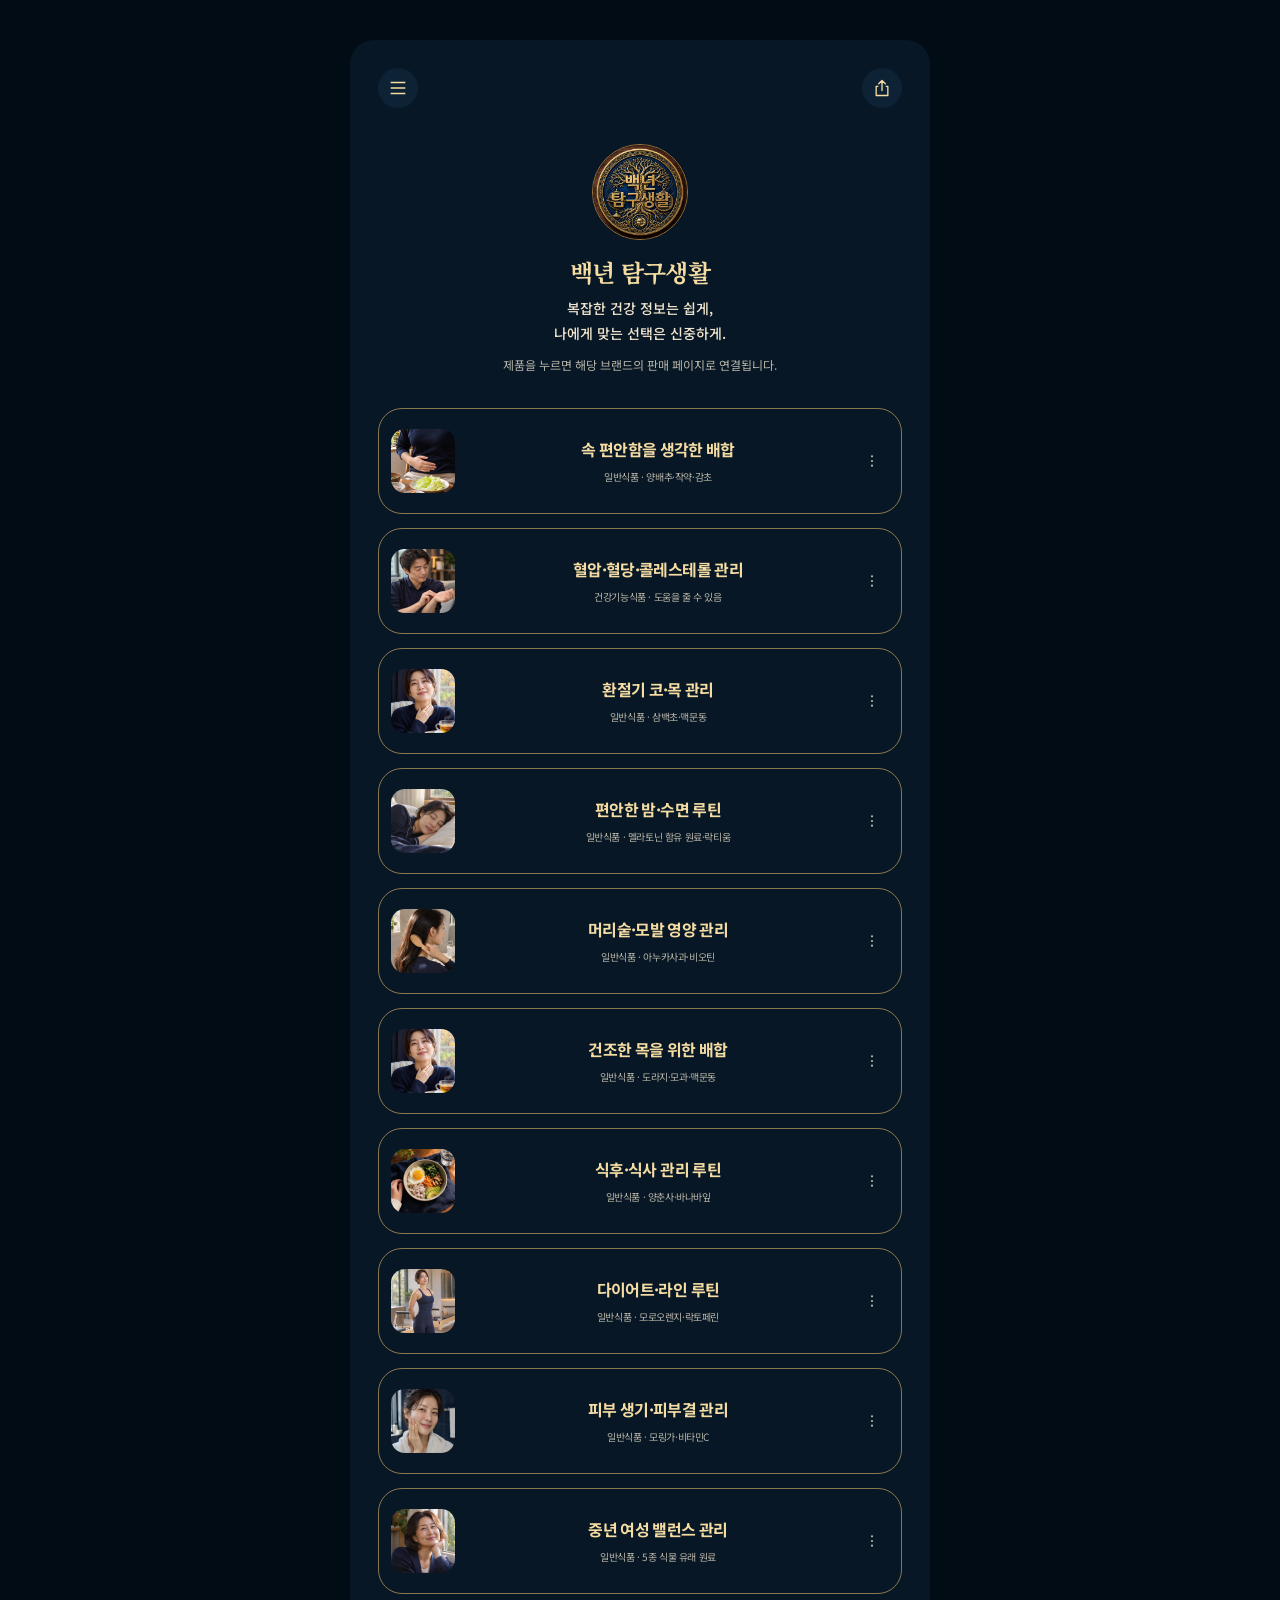
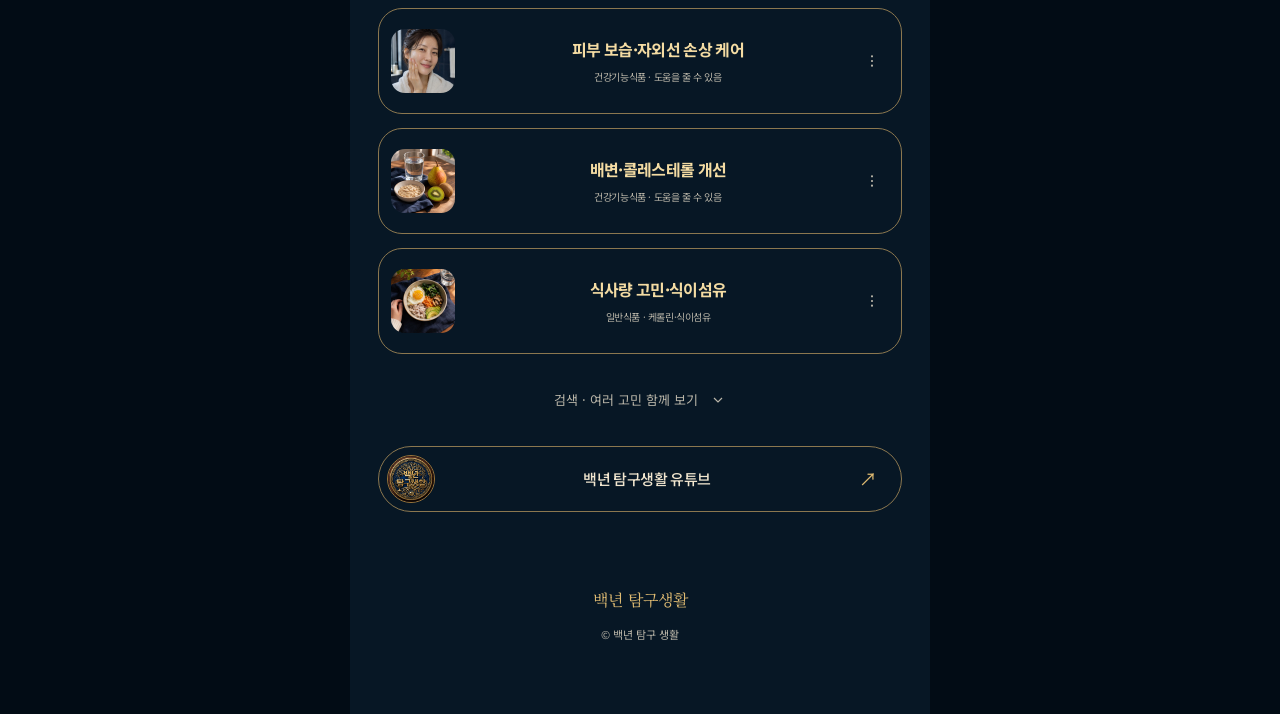
==== index.html @ 9a6c5634 "Refresh line-care thumbnail with Pilates lifestyle photo" ====
<!doctype html>
<html lang="ko">
<head>
<meta charset="utf-8">
<meta name="viewport" content="width=device-width, initial-scale=1, viewport-fit=cover">
<meta name="theme-color" content="#071725">
<meta property="og:type" content="website">
<meta property="og:title" content="백년 탐구생활">
<meta property="og:description" content="고민을 고르면 생활 습관과 추천 제품을 한 번에 정리해 드려요.">
<style>:root{padding-top:env(safe-area-inset-top,0px);padding-bottom:env(safe-area-inset-bottom,0px)}body{margin:0}img{max-width:100%}[hidden]{display:none!important}</style>
<title>백년 탐구생활</title>
<meta name="description" content="요즘 신경 쓰이는 고민을 고르면 생활 메모와 함께 고민별 추천 제품을 정리해 보여드려요.">
<link rel="preconnect" href="https://fonts.googleapis.com">
<link rel="preconnect" href="https://fonts.gstatic.com" crossorigin>
<link rel="stylesheet" href="https://fonts.googleapis.com/css2?family=Noto+Sans+KR:wght@400;500;700;800&display=swap">
<style>
/* Layout: 연초록 톤 아카이브(잎 모양 장식). 가운데 정렬 히어로+검색 → 카테고리 탭 → 고민 카드 그리드(1/2/3열) → 카드 누르면 정리본 시트 → 제품 목록 → 안내 → 푸터. 참고 페이지 톤에 맞춰 라이트 테마 하나로 고정 */
:root {
  --ink: #17291F;
  --muted: #5B6E62;
  --cream: #F3F8F1;
  --paper: #FFFFFF;
  --orange: #2E7D4F;
  --brand-deep: #1E5537;
  --lime: #B5D96A;
  --line: #DCE8DC;
  --line-2: #CFDDD0;
  --soft-bg: #E7F1E6;
  --font: "Pretendard", "Apple SD Gothic Neo", "Noto Sans KR", system-ui, sans-serif;
  color-scheme: light;
}
.coral    { --accent: #2E7D4F; --accent-soft: #D7EEDD; }  /* leaf */
.peach    { --accent: #5E7F1C; --accent-soft: #E6F2C9; }  /* lime */
.yellow   { --accent: #6F7428; --accent-soft: #EEF0CF; }  /* olive */
.green    { --accent: #22786C; --accent-soft: #D3EEE8; }  /* mint */
.lavender { --accent: #4F6F5C; --accent-soft: #E0EAE3; }  /* sage */
.blue     { --accent: #2A6E7E; --accent-soft: #D5EAEE; }  /* teal */

* { box-sizing: border-box; }
html { scroll-behavior: smooth; }
@media (prefers-reduced-motion: reduce) { html { scroll-behavior: auto; } *, *::before, *::after { transition: none !important; animation: none !important; } }
body {
  background: var(--cream); color: var(--ink);
  font-family: var(--font); font-size: 16px; line-height: 1.5;
  -webkit-font-smoothing: antialiased; word-break: keep-all;
}
a { color: inherit; text-decoration: none; }
button { font: inherit; color: inherit; }
.inner {
  max-width: 1180px; margin: 0 auto;
  padding-left: max(20px, env(safe-area-inset-left, 0px));
  padding-right: max(20px, env(safe-area-inset-right, 0px));
}

/* header */
body::before { content: ""; position: fixed; inset: 0 0 auto; height: env(safe-area-inset-top, 0px); z-index: 30; background: var(--cream); }
.brand-mark { width: 34px; height: 34px; border-radius: 50% 50% 50% 12px; background: var(--orange); color: #fff; display: inline-grid; place-items: center; font-size: 14px; flex: none; }

/* hero */
.hero {
  position: relative; overflow: hidden; text-align: center;
  background: radial-gradient(circle at 50% 12%, #FFFFFF 0, #F3F8F1 52%, #E3EFE1 100%);
}
.hero .inner { position: relative; padding-block: 64px 56px; display: flex; flex-direction: column; align-items: center; }
.hero::before { content: ""; position: absolute; width: 120px; height: 120px; border-radius: 0 100% 0 100%; background: rgba(181, 217, 106, .28); top: 42%; left: -48px; transform: rotate(-12deg); }
.hero::after { content: ""; position: absolute; width: 70px; height: 70px; border-radius: 100% 0 100% 0; background: rgba(46, 125, 79, .08); bottom: 26px; right: 18px; transform: rotate(10deg); }
.orbit { position: absolute; border: 1px solid rgba(46, 125, 79, .22); border-radius: 0 100% 0 100%; pointer-events: none; }
.orbit-1 { width: 260px; height: 260px; top: -120px; right: -110px; transform: rotate(18deg); }
.orbit-2 { width: 140px; height: 140px; top: -40px; right: -36px; transform: rotate(18deg); background: rgba(215, 238, 221, .55); border-color: transparent; }
.eyebrow { margin: 0 0 20px; font-size: 11px; font-weight: 700; letter-spacing: .08em; color: var(--muted); display: inline-flex; align-items: center; gap: 2px; background: rgba(255,255,255,.7); border: 1px solid var(--line); border-radius: 99px; padding: 6px 12px; }
.eyebrow span { color: var(--orange); margin-right: 8px; }
.hero h1 {
  margin: 0; font-weight: 800; letter-spacing: -.06em; line-height: 1.22;
  font-size: clamp(33px, 8.6vw, 64px); text-wrap: balance;
}
.hero h1 em { font-style: normal; color: var(--orange); position: relative; white-space: nowrap; }
.hero h1 em::after { content: ""; position: absolute; left: -2px; right: -2px; bottom: 3px; height: 10px; border-radius: 99px; background: rgba(181, 217, 106, .55); z-index: -1; }
.hero h1 em { z-index: 0; }
.hero-copy { margin: 20px 0 26px; color: var(--muted); font-size: 15px; line-height: 1.7; max-width: 30em; text-wrap: balance; }
.hero-note { text-align: center; margin: 28px 0 0; font-size: 12px; color: var(--muted); }
.hero-note b { color: var(--orange); margin-right: 4px; }

/* picker (고민 고르기) */
.picker { width: 100%; max-width: 620px; background: #fff; border: 1px solid var(--line-2); border-radius: 22px; padding: 18px;
  box-shadow: 0 12px 32px rgba(30, 85, 55, .1); text-align: left; display: flex; flex-direction: column; gap: 14px; }
.picker-head { display: flex; justify-content: space-between; align-items: baseline; gap: 8px; }
.picker-head b { font-size: 15px; font-weight: 800; letter-spacing: -.02em; }
.picker-head span { font-size: 12px; color: var(--muted); }
.picker-chips { display: flex; flex-wrap: wrap; gap: 8px; }
.pick { appearance: none; cursor: pointer; font: inherit; font-size: 14px; font-weight: 700; color: var(--ink); background: var(--cream);
  border: 1px solid var(--line-2); border-radius: 99px; padding: 8px 14px 8px 10px; display: inline-flex; align-items: center; gap: 6px;
  transition: background .15s, border-color .15s, color .15s; }
.pick:hover { border-color: var(--orange); }
.pick .tick { width: 18px; height: 18px; border-radius: 50%; border: 1.5px solid var(--line-2); background: #fff; display: grid; place-items: center; color: transparent; flex: none; }
.pick[aria-pressed="true"] { background: var(--orange); border-color: var(--orange); color: #fff; }
.pick[aria-pressed="true"] .tick { background: var(--lime); border-color: var(--lime); color: var(--brand-deep); }
.picker-actions { display: flex; align-items: center; gap: 12px; }
.picker-reset { flex: none; appearance: none; background: none; border: 0; font: inherit; font-size: 13px; color: var(--muted); cursor: pointer; padding: 8px 2px; text-decoration: underline; text-underline-offset: 3px; }
.picker-go { flex: 1; appearance: none; border: 0; border-radius: 99px; height: 50px; font: inherit; font-size: 15px; font-weight: 800; cursor: pointer;
  background: var(--brand-deep); color: #fff; transition: background .2s; }
.picker-go:not(:disabled):hover { background: var(--orange); }
.picker-go:disabled { background: var(--soft-bg); color: #8FA295; cursor: default; }

/* section heading */
.library { padding-block: 52px 24px; }
.section-heading { display: flex; justify-content: space-between; align-items: flex-end; gap: 12px; margin-bottom: 22px; }
.section-kicker { margin: 0 0 8px; font-size: 12px; font-weight: 800; letter-spacing: .13em; color: var(--orange); }
.section-heading h2 { margin: 0; font-size: clamp(28px, 7vw, 44px); letter-spacing: -.05em; line-height: 1; }
.section-heading > p { margin: 0; color: var(--muted); font-size: 12px; white-space: nowrap; }
.section-heading > p strong { color: var(--orange); font-size: 18px; margin-right: 2px; }

/* filters */
.filters { display: flex; gap: 8px; overflow-x: auto; scrollbar-width: none; padding: 3px 2px 18px; margin: 0 -2px 6px; }
.filters::-webkit-scrollbar { display: none; }
.filters button {
  flex: none; cursor: pointer; border-radius: 99px; padding: 10px 15px; font-size: 14px; font-weight: 700;
  background: rgba(255, 255, 255, .75); border: 1px solid var(--line-2); transition: transform .2s, border-color .2s;
}
.filters button span { color: var(--orange); margin-right: 6px; }
.filters button:hover { border-color: var(--orange); transform: translateY(-2px); }
.filters button[aria-pressed="true"] { background: var(--brand-deep); color: #fff; border-color: var(--brand-deep); box-shadow: 0 7px 20px rgba(30, 85, 55, .22); }
.filters button[aria-pressed="true"] span { color: var(--lime); }
.filters button:focus-visible, .card:focus-visible, .btn:focus-visible, .pick:focus-visible, .picker-go:focus-visible, .picker-reset:focus-visible, .sheet-close:focus-visible, .prod-tile:focus-visible { outline: 2px solid var(--orange); outline-offset: 3px; }

/* cards: 파스텔 면 카드 + 하단 흰 버튼 바 */
.card-grid { display: grid; grid-template-columns: 1fr; gap: 12px; }
@media (min-width: 620px) { .card-grid { grid-template-columns: repeat(2, 1fr); gap: 14px; } }
@media (min-width: 960px) { .card-grid { grid-template-columns: repeat(3, 1fr); } }
.card {
  position: relative; overflow: hidden; cursor: pointer; text-align: left; width: 100%; font: inherit; color: inherit;
  display: flex; flex-direction: column; gap: 14px; min-height: 178px; padding: 20px 18px 18px;
  background: var(--accent-soft); border: 0; border-radius: 24px;
  transition: transform .2s, box-shadow .2s;
}
.card::after { content: ""; position: absolute; width: 120px; height: 120px; right: -36px; top: -40px; border-radius: 0 100% 0 100%; border: 1.5px solid var(--accent); opacity: .18; transform: rotate(20deg); pointer-events: none; }
.card:hover { transform: translateY(-3px); box-shadow: 0 14px 30px rgba(30, 85, 55, .14); }
.card-top { position: relative; }
.card .label { background: #fff; }
.card h3 { position: relative; margin: 0; font-size: 18px; font-weight: 600; line-height: 1.45; letter-spacing: -.035em; max-width: 92%; }
.card-bottom { position: relative; margin-top: auto; display: flex; justify-content: space-between; align-items: center; gap: 8px;
  background: #fff; border-radius: 99px; padding: 6px 6px 6px 16px; font-size: 13.5px; font-weight: 800; color: var(--accent); transition: background .2s, color .2s; }
.arrow { width: 32px; height: 32px; border-radius: 50%; background: var(--accent); color: #fff; display: grid; place-items: center; flex: none; transition: transform .2s, background .2s; }
.card:hover .card-bottom { background: var(--accent); color: #fff; }
.card:hover .arrow { background: #fff; color: var(--accent); transform: translateX(2px); }
.label { display: inline-block; color: var(--accent); background: var(--accent-soft); border-radius: 99px; padding: 6px 10px; font-size: 12px; font-weight: 700; line-height: 1.2; }

/* products */
.products-kicker { margin-bottom: 14px; }
.products { padding-block: 40px 56px; }
.prod-grid { display: grid; grid-template-columns: repeat(2, minmax(0, 1fr)); gap: 12px; }
@media (min-width: 760px) { .prod-grid { grid-template-columns: repeat(4, minmax(0, 1fr)); gap: 16px; } }
.prod-tile { display: flex; flex-direction: column; background: var(--paper); border: 1px solid var(--line); border-radius: 16px; overflow: hidden; transition: border-color .2s, transform .2s; }
.prod-tile:hover { border-color: var(--orange); transform: translateY(-3px); }
.prod-tile img { width: 100%; aspect-ratio: 1; object-fit: cover; display: block; background: #fff; }
.prod-tile .body { padding: 12px 13px 14px; display: flex; flex-direction: column; gap: 4px; min-width: 0; }
.prod-tile .n { font-size: 14px; font-weight: 700; line-height: 1.4; letter-spacing: -.02em; }
.prod-tile .t { font-size: 12px; color: var(--muted); }
.prod-tile .p { font-size: 13px; font-weight: 700; font-variant-numeric: tabular-nums; }
.prod-tile .p small { font-weight: 500; color: var(--muted); margin-left: 4px; }

/* notice + footer */

footer { background: var(--soft-bg); border-top: 1px solid var(--line-2); text-align: center; color: var(--muted); font-size: 12.5px; }
footer .inner { padding-block: 32px 36px; display: flex; flex-direction: column; align-items: center; gap: 6px; }
footer p { margin: 0; }
.footer-line { color: var(--ink); font-size: 14px; font-weight: 700; letter-spacing: -.02em; }

.page-note { text-align: center; margin: 8px 0 0; font-size: 12px; line-height: 1.6; color: var(--muted); word-break: normal; }

/* sheet (정리본) */
dialog.sheet {
  border: 0; padding: 0; color: var(--ink); background: var(--cream);
  width: 100%; max-width: 100%; max-height: 90vh; max-height: 90dvh;
  margin: auto auto 0; border-radius: 24px 24px 0 0; overflow: hidden;
}
dialog.sheet::backdrop { background: rgba(23, 41, 31, .4); -webkit-backdrop-filter: blur(3px); backdrop-filter: blur(3px); }
@media (min-width: 620px) { dialog.sheet { max-width: 560px; margin: auto; border-radius: 24px; max-height: 86vh; } }
.sheet-scroll { max-height: inherit; overflow-y: auto; overscroll-behavior: contain; padding: 0 20px calc(24px + env(safe-area-inset-bottom, 0px)); }
.sheet-head { position: relative; overflow: hidden; margin: 0 -20px; padding: 26px 20px 22px; background: var(--paper); border-bottom: 1px solid var(--line); }
.sheet-head::before { content: ""; position: absolute; width: 130px; height: 130px; border-radius: 0 0 0 100%; background: var(--accent-soft); top: 0; right: 0; }
.sheet-close { position: absolute; top: 14px; right: 14px; z-index: 2; width: 36px; height: 36px; border-radius: 50%; border: 1px solid var(--line-2); background: rgba(255,255,255,.9); cursor: pointer; font-size: 18px; line-height: 1; }
.sheet-head .label { position: relative; }
.sheet-head h3 { position: relative; margin: 16px 0 10px; font-size: 22px; font-weight: 800; letter-spacing: -.045em; line-height: 1.38; text-wrap: balance; padding-right: 24px; }
.sheet-head p { position: relative; margin: 0; color: var(--muted); font-size: 14.5px; line-height: 1.7; }
.memo { margin: 20px 0 0; padding: 16px 18px; border-radius: 14px; background: var(--accent-soft); }
.memo b { display: block; font-size: 13px; color: var(--accent); margin-bottom: 6px; }
.memo ul { margin: 0; padding-left: 18px; display: flex; flex-direction: column; gap: 4px; font-size: 14px; }
.memo li.tip { list-style: none; margin: 6px 0 0 -18px; padding-top: 10px; border-top: 1px dashed rgba(23, 41, 31, .16); }
.tip-tag { display: inline-block; margin-right: 6px; padding: 1px 7px; border-radius: 99px; background: var(--paper); color: var(--accent); font-size: 11.5px; font-weight: 700; vertical-align: 1px; }
.picks-label { margin: 24px 0 10px; font-size: 12px; font-weight: 800; letter-spacing: .1em; color: var(--orange); }
.picks { display: flex; flex-direction: column; gap: 12px; }
.prod { display: grid; grid-template-columns: 88px minmax(0, 1fr); gap: 14px; background: var(--paper); border: 1px solid var(--line); border-radius: 16px; padding: 14px; }
.prod img { width: 88px; height: 88px; border-radius: 12px; object-fit: cover; background: #fff; display: block; }
.prod-body { display: flex; flex-direction: column; gap: 6px; min-width: 0; }
.hf { align-self: flex-start; font-size: 11px; font-weight: 700; color: var(--orange); border: 1px solid var(--orange); border-radius: 4px; padding: 0 6px; }
.prod-name { font-weight: 800; font-size: 15.5px; letter-spacing: -.03em; line-height: 1.35; }
.prod-why { font-size: 13.5px; color: var(--muted); line-height: 1.6; }
.chips { display: flex; flex-wrap: wrap; gap: 5px; }
.chip { font-size: 11.5px; border: 1px solid var(--line-2); background: var(--cream); border-radius: 99px; padding: 2px 8px; }
.price { font-size: 12.5px; color: var(--muted); font-variant-numeric: tabular-nums; }
.price strong { color: var(--ink); font-size: 15px; margin-left: 2px; }
.price s { margin-left: 4px; font-size: 12px; }
.hf-text { grid-column: 1 / -1; margin: 0; font-size: 12px; line-height: 1.6; color: var(--muted); background: var(--cream); border-radius: 10px; padding: 9px 11px; }
.hf-text b { color: var(--ink); margin-right: 4px; }
.btn { grid-column: 1 / -1; display: flex; align-items: center; justify-content: center; gap: 6px; height: 46px; border-radius: 99px; background: var(--orange); color: #fff; font-size: 14px; font-weight: 700; transition: background .2s; }
.btn:hover { background: var(--brand-deep); }
.mix-tags { position: relative; display: flex; flex-wrap: wrap; gap: 6px; }
.mix-tag { font-size: 12px; font-weight: 700; color: var(--accent); background: var(--accent-soft); border-radius: 99px; padding: 4px 10px; }
.mix-memos { display: grid; gap: 10px; }
.mix-memos .memo { margin: 0; }
.mix-note { margin: -2px 0 12px; font-size: 12.5px; line-height: 1.6; color: var(--muted); }
.match { display: flex; flex-wrap: wrap; gap: 4px; }
.match span { font-size: 11px; font-weight: 700; color: var(--brand-deep); background: var(--soft-bg); border-radius: 4px; padding: 1px 6px; }
.match .both { background: var(--lime); color: var(--ink); }
.sheet-foot { margin: 18px 0 0; font-size: 11.5px; color: var(--muted); line-height: 1.6; }
</style>
<link rel="stylesheet" href="https://fonts.googleapis.com/css2?family=Noto+Serif+KR:wght@500;600;700&display=swap">
<link rel="stylesheet" href="tokens.css?v=links-20261127-1">
<link rel="stylesheet" href="theme.css?v=original-restored-20261124-1">
<link rel="stylesheet" href="collection.css?v=choice-copy-20261125-1">
<link rel="stylesheet" href="links.css?v=photos-20261127-4">
</head>
<body>

<header class="channel-header">
  <div class="inner">
    <details class="channel-menu">
      <summary aria-label="메뉴 열기"><svg width="22" height="22" viewBox="0 0 24 24" fill="none" stroke="currentColor" stroke-width="1.6" aria-hidden="true"><path d="M4 6h16M4 12h16M4 18h16"/></svg></summary>
      <nav aria-label="페이지 메뉴"><a href="#top">프로필</a><a href="#routines">제품 목록 보기</a><a href="#discovery">검색 · 고민 선택</a><a href="#youtube">유튜브 채널</a></nav>
    </details>
    <button class="profile-share" type="button" aria-label="프로필 공유하기"><svg width="20" height="20" viewBox="0 0 24 24" fill="none" stroke="currentColor" stroke-width="1.6" stroke-linecap="round" stroke-linejoin="round" aria-hidden="true"><path d="M12 15V3m-4 4 4-4 4 4M7 10H5v11h14V10h-2"/></svg></button>
  </div>
</header>
<main>
  <section class="hero" id="top">
    <div class="inner">
      <div class="collection-intro">
        <img class="profile-avatar" src="assets/channel-emblem.jpg" alt="백년 탐구생활 채널 프로필" width="96" height="96" fetchpriority="high">
        <h1>백년 탐구생활</h1>
        <p class="hero-copy">복잡한 건강 정보는 쉽게,<br>나에게 맞는 선택은 신중하게.</p>
        <p class="profile-description">제품을 누르면 해당 브랜드의 판매 페이지로 연결됩니다.</p>
      </div>

    </div>
  </section>

  <section class="library" id="routines" aria-label="제품 목록">
    <div class="inner">
      <h2 class="visually-hidden">활력포션 · 코어바이탈 제품</h2>
      <div class="card-grid" id="grid"></div>
    </div>
  </section>

  <section class="discovery" id="discovery" aria-label="건강 정보 찾아보기">
    <div class="inner">
      <details class="discovery-tools">
        <summary>검색 · 여러 고민 함께 보기<svg width="16" height="16" viewBox="0 0 24 24" fill="none" stroke="currentColor" stroke-width="1.8" aria-hidden="true"><path d="m6 9 6 6 6-6"/></svg></summary>
      <div class="collection-tools">
      <div class="concern-search">
        <form id="concern-search-form" role="search" aria-label="건강 고민 검색">
          <label for="concern-query">요즘, 어떤 고민이 있으세요?</label>
          <div class="search-field">
            <svg class="search-icon" width="20" height="20" viewBox="0 0 24 24" fill="none" stroke="currentColor" stroke-width="1.6" aria-hidden="true"><circle cx="10.5" cy="10.5" r="6.5"/><path d="m16 16 4.5 4.5"/></svg>
            <input id="concern-query" type="search" placeholder="잠, 붓기, 피부, 혈관…" autocomplete="off" maxlength="100" aria-controls="concern-search-results">
          </div>
        </form>
        <div class="search-feedback" id="search-feedback" hidden>
          <div class="search-summary"><p id="search-status" role="status" aria-live="polite"></p><button type="button" id="search-clear">지우기</button></div>
          <div class="search-results" id="concern-search-results"></div>
        </div>
      </div>
      <div class="picker" role="group" aria-labelledby="picker-title" aria-describedby="picker-hint">
        <div class="picker-head"><b id="picker-title">내 고민 고르기</b><span>여러 개 골라도 돼요</span></div>
        <p class="picker-hint" id="picker-hint">잠, 피부, 장 건강 등등 해당하는 고민을 모두 골라 보세요.<br>생활 습관과 추천 제품을 한 번에 정리해 드려요.</p>
        <div class="picker-chips" id="picker-chips"></div>
        <div class="picker-actions">
          <button type="button" class="picker-reset" id="picker-reset" hidden>선택 해제</button>
          <button type="button" class="picker-go" id="picker-go" disabled>고민을 골라 주세요</button>
        </div>
      </div>
      </div>
      <div class="filters" id="filters" role="group" aria-label="카테고리"></div>
      </details>
    </div>
  </section>

  <section class="youtube-banner" id="youtube" aria-labelledby="youtube-heading">
    <div class="inner">
      <a class="youtube-channel-card" href="https://www.youtube.com/@%EB%B0%B1%EB%85%84_%ED%83%90%EA%B5%AC%EC%83%9D%ED%99%9C" target="_blank" rel="noopener noreferrer" aria-label="백년 탐구생활 유튜브 채널 보기 (새 탭)">
        <img class="youtube-avatar" src="assets/channel-emblem.jpg" alt="" width="64" height="64" loading="lazy">
        <div class="youtube-channel-info"><span class="youtube-wordmark"><svg width="24" height="18" viewBox="0 0 24 18" aria-hidden="true"><rect width="24" height="18" rx="5" fill="currentColor"/><path d="m10 5 6 4-6 4V5Z" fill="var(--color-ink)"/></svg>YouTube</span><h2 id="youtube-heading">백년 탐구생활 유튜브</h2><p>궁금한 건강 이야기, 영상으로 더 쉽게.</p></div>
        <span class="youtube-channel-action">채널 보러 가기 <span aria-hidden="true">↗</span></span>
      </a>
    </div>
  </section>

</main>



<footer>
  <div class="inner">
    <div class="footer-brand">백년 탐구생활</div><p class="footer-line">고민은 쉽게 찾고, 고르는 기준은 분명하게.</p>
    <p>© 백년 탐구 생활</p>
  </div>
</footer>


<dialog class="share-dialog" id="share-dialog" aria-labelledby="share-heading">
  <div class="share-heading"><h2 id="share-heading">링크 공유하기</h2><button type="button" id="share-close" aria-label="공유 창 닫기">×</button></div>
  <label class="visually-hidden" for="share-url">공유할 링크</label>
  <input id="share-url" type="url" readonly>
  <button type="button" id="share-copy">링크 복사</button>
  <p id="share-status" role="status" aria-live="polite"></p>
</dialog>
<dialog class="sheet" id="sheet" aria-labelledby="sheet-title"></dialog>
<dialog class="sheet product-sheet" id="product-sheet" aria-labelledby="product-guide-title"></dialog>

<script src="catalog-products.js?v=pilates-20261127-5"></script>
<script src="concern-insights.js?v=recommendation-links-20261125-1"></script>
<script src="shorts-data.js?v=13363bccf6a3"></script>
<script src="product-guides.js?v=point-aligned-20261125-1"></script>
<script src="ingredient-art.js?v=20261125-1"></script>
<script>
const MALL = "https://xn--in2b81owrpjjc.com/product/detail.html?product_no=";
const CP = "https://www.coupang.com/vp/products/";
const mall = no => ({ shop: "공식몰", url: MALL + no });
const cp = path => ({ shop: "쿠팡", url: CP + path });
const NS = "https://smartstore.naver.com/corevital/products/";
const naver = id => ({ shop: "네이버 스토어", url: NS + id });

const P = {
  74: { name: "활력포션 양감작", img: "[data-uri]", price: 29800, list: 59800, ...mall(74) },
  54: { name: "활력포션 멜라티움", img: "[data-uri]", price: 34700, list: 59800, ...mall(54) },
  51: { name: "활력포션 코크보틀", img: "[data-uri]", price: 34700, list: 56900, ...mall(51) },
  49: { name: "활력포션 모로페린", img: "[data-uri]", price: 34700, list: 59800, ...mall(49) },
  59: { name: "활력포션 아누오틴", img: "[data-uri]", price: 34700, list: 59800, ...mall(59) },
  64: { name: "활력포션 잇레티놀", img: "[data-uri]", price: 34800, list: 62900, ...mall(64) },
  72: { name: "활력포션 도맥환", img: "[data-uri]", price: 34700, list: 59800, ...mall(72) },
  77: { name: "활력포션 삼백청정", img: "[data-uri]", price: 34700, list: 59700, ...mall(77) },
  75: { name: "활력포션 더블러드 올인원", img: "[data-uri]", price: 39800, list: null, ...mall(75) },
  col: { name: "코어바이탈 스킨핏 콜라겐", img: "[data-uri]", ings: ["저분자콜라겐펩타이드 AG", "Gly-Pro-Hyp 32.9mg"], unit: "84정 · 1일 3정, 28일분", price: 17800, list: null,
         hf: "피부 보습에 도움을 줄 수 있음 · 자외선에 의한 피부 손상으로부터 피부건강을 유지하는 데 도움을 줄 수 있음", ...naver("13871627589") },
  fib: { name: "코어바이탈 장앤쾌변 차전자피", img: "[data-uri]", ings: ["차전자피 식이섬유 6,000mg", "15곡 발효효소", "유산균"], unit: "30포 · 1일 2포, 15일분", price: 29800, list: null,
         hf: "배변활동 원활에 도움을 줄 수 있음 · 혈중 콜레스테롤 개선에 도움을 줄 수 있음", ...naver("13764044888") },
  off: { name: "코어바이탈 오프밀정", img: "[data-uri]", price: 34700, list: 48600,
         ...naver("13041480467") },
  rfq: { name: "활력포션 리플로퀸", img: "[data-uri]", price: 34700, list: null,
         ...naver("13562421497") },
};

// Product images and sales links stay in P; reviewed copy has one source of truth.
Object.entries(PRODUCT_GUIDES).forEach(([id, guide]) => {
  if (!P[id]) P[id] = { img: null, url: null };
  Object.assign(P[id], {name:guide.name, ings:guide.ingredients, unit:guide.unit});
});

const CATS = [
  { id: "all", icon: "✦", name: "전체" },
  { id: "diet", icon: "◇", name: "다이어트·체형" },
  { id: "gut", icon: "∿", name: "소화·장" },
  { id: "beauty", icon: "☼", name: "피부·두피" },
  { id: "woman", icon: "♡", name: "여성 건강" },
  { id: "sleep", icon: "☾", name: "수면" },
  { id: "care", icon: "+", name: "컨디션 관리" },
];

const C = [
  { id: "meal", cat: "diet", color: "coral", tag: "식후·야식", q: "밥 먹고 나서도 자꾸 간식이 당겨요",
    title: "식사 후에 처지고 군것질과 야식이 늘었다면",
    lead: "탄수화물 위주의 식사가 반복되면 식후가 무겁고, 돌아서면 또 허전해지기 쉬워요. 식사 순서만 바꿔도 체감이 달라요.",
    insights: ROUTINE_INSIGHTS["meal"], tip: "식전·식후 제품을 구분하고 라벨의 섭취량과 원료를 먼저 확인하기",
    picks: [[51, "양춘사와 바나바잎을 한 정에"], ["off", "식이섬유 중심으로 준비하는 식전 습관"]] },
  { id: "light", cat: "diet", color: "peach", tag: "붓기·라인", q: "아침마다 붓고 몸이 무거워요",
    title: "아침 붓기와 무거운 몸이 신경 쓰인다면",
    lead: "짠 음식과 오래 앉아 있는 습관이 겹치면 몸이 더 무겁게 느껴져요. 작은 움직임부터 늘려 보세요.",
    insights: ROUTINE_INSIGHTS["light"], tip: "몸 관리 제품은 원료 구성과 라벨에 표시된 1일 섭취량부터 비교하기",
    picks: [[49, "모로오렌지와 락토페린의 조합"]] },
  { id: "gut", cat: "gut", color: "yellow", tag: "속 편안함", q: "맵고 짠 걸 먹고 나면 속이 꼬여요",
    title: "자극적인 음식이 잦은 날, 속이 편하지 않다면",
    lead: "배달 음식이나 술자리가 이어지면 다음 날까지 더부룩하다는 분이 많아요. 먹는 순서와 속도부터 바꿔 보세요.",
    insights: ROUTINE_INSIGHTS["gut"], tip: "감초가 들어간 제품은 복용 중인 약과 건강 상태를 전문가와 확인하기",
    picks: [[74, "양배추에 작약·감초를 더한 배합"]] },
  { id: "bowel", cat: "gut", color: "green", tag: "장·화장실", q: "화장실 가는 날이 들쭉날쭉해요",
    title: "며칠째 묵직하고 개운하지 않다면",
    lead: "식이섬유만 늘리면 오히려 더 답답할 수 있어요. 물과 움직임을 함께 챙겨야 리듬이 잡혀요.",
    insights: ROUTINE_INSIGHTS["bowel"], tip: "식이섬유 영양제를 먹는 날은 물을 평소보다 2~3컵 더 마시기",
    picks: [["fib", "바빠서 식이섬유 챙기기 어려운 분께 추천해요. 물에 타지 않고 먹는 작은 환 스틱이라 출근길에도 편해요. 물은 넉넉히 함께 드세요."]] },
  { id: "skin", cat: "beauty", color: "lavender", tag: "피부", q: "피부 톤이 칙칙하고 푸석해 보여요",
    title: "화장이 잘 안 먹고 피부가 칙칙해 보인다면",
    lead: "피부는 바르는 것만큼 자는 시간과 자외선 관리가 중요해요. 기본부터 챙기고 이너뷰티를 더해 보세요.",
    insights: ROUTINE_INSIGHTS["skin"], tip: "비타민A 등 겹치는 성분과 알레르기 표시를 확인하기",
    picks: [["col", "건조한 피부가 고민인 분께 먼저 추천해요. 식약처가 기능성을 인정한 원료로 만든 하루 3정 콜라겐이에요."], [64, "리포좀 모링가잎과 비타민C를 한 정에"]] },
  { id: "hair", cat: "beauty", color: "blue", tag: "머리숱", q: "정수리와 머리숱이 점점 신경 쓰여요",
    title: "거울 볼 때마다 정수리가 신경 쓰인다면",
    lead: "머리카락도 결국 먹는 것과 생활 리듬의 영향을 받아요. 두피 관리와 단백질 섭취를 함께 챙겨 보세요.",
    insights: ROUTINE_INSIGHTS["hair"], tip: "비오틴 함유 제품을 먹고 있다면 혈액검사 전 의료진에게 알려주기",
    picks: [[59, "아누카사과·비오틴·맥주효모를 함께"]] },
  { id: "change", cat: "woman", color: "coral", tag: "35+ 여성", q: "갑자기 더워지고 감정 기복이 커졌어요",
    title: "요즘 몸도 기분도 예전 같지 않다면",
    lead: "35세 이후에는 몸의 리듬이 조금씩 달라져요. 혼자 참기보다 생활 리듬부터 다시 맞춰 보세요.",
    insights: ROUTINE_INSIGHTS["change"], tip: "여러 영양제를 함께 먹는다면 겹치는 성분이 없는지 라벨부터 확인하기",
    picks: [["rfq", "다섯 가지 식물 유래 원료의 조합"]] },
  { id: "sleep", cat: "sleep", color: "lavender", tag: "잠", q: "누워도 한참 동안 잠이 안 와요",
    title: "누워도 정신이 말똥말똥한 밤이 계속된다면",
    lead: "잠은 밤보다 낮 습관에서 먼저 정해져요. 빛과 카페인, 기상 시간을 먼저 정리해 보세요.",
    insights: ROUTINE_INSIGHTS["sleep"], tip: "수면 관련 약이나 다른 멜라토닌 함유 제품을 함께 먹기 전 전문가와 상의하기",
    picks: [[54, "식물성 멜라토닌 함유 원료와 락티움"]] },
  { id: "throat", cat: "care", color: "green", tag: "목·코", q: "환절기만 되면 목이 칼칼하고 코가 답답해요",
    title: "환절기마다 목과 코가 먼저 반응한다면",
    lead: "건조한 공기와 큰 일교차가 겹치는 계절이에요. 실내 습도와 수분부터 챙겨 보세요.",
    insights: ROUTINE_INSIGHTS["throat"], tip: "환과 정제 중 섭취하기 편한 형태, 주원료와 표시사항을 먼저 확인하기",
    picks: [[72, "국산 도라지 35%·모과 35% 중심 배합"], [77, "삼백초추출분말 85%의 정제형 루틴"]] },
  { id: "vessel", cat: "care", color: "peach", tag: "혈관 건강", q: "내 혈관 건강, 평소에 어떻게 챙길까요",
    title: "내 혈관 건강을 위한 생활 루틴을 만들고 싶다면",
    lead: "중년 이후에는 짠 음식과 운동 부족이 쌓이기 쉬워요. 검진 결과는 꼭 의사와 상의하고, 생활 루틴을 함께 바꿔 보세요.",
    insights: ROUTINE_INSIGHTS["vessel"], tip: "복용 중인 약이 있다면 영양제는 의사·약사와 먼저 상담하기",
    picks: [[75, "다섯 가지 기능성 원료를 한 번에 비교"], ["fib", "콜레스테롤이 신경 쓰이는 분께 추천해요. 혈중 콜레스테롤 개선 기능성을 인정받은 차전자피 식이섬유예요."]] },
  { id: "parents", cat: "care", color: "peach", tag: "부모님 건강", q: "부모님 건강검진 결과가 신경 쓰여요",
    title: "부모님 건강 루틴을 함께 챙기고 싶다면",
    lead: "부모님이 실천하기 편한 작은 습관부터 함께 정해 보세요. 건강검진 결과와 복용 중인 약을 확인하고, 필요한 관리는 의사·약사와 상의해 주세요.",
    insights: ROUTINE_INSIGHTS["parents"], tip: "부모님이 드시는 약이 있다면 영양제는 의사·약사와 먼저 상담하기",
    picks: [[75, "다섯 가지 기능성 원료를 한 번에 비교"], ["fib", "식이섬유 섭취를 챙기기 어려운 부모님을 위해 살펴볼 수 있어요. 물을 충분히 함께 드시고, 섭취 가능 여부를 전문가와 확인해 주세요."]] },
];

const won = n => n.toLocaleString("ko-KR") + "원";
const esc = s => String(s).replace(/[&<>"]/g, c => ({ "&": "&amp;", "<": "&lt;", ">": "&gt;", '"': "&quot;" }[c]));
const catName = id => CATS.find(c => c.id === id)?.name || "";

const gridEl = document.getElementById("grid");
const filtersEl = document.getElementById("filters");
const sheet = document.getElementById("sheet");
const productSheet = document.getElementById("product-sheet");
let curCat = "all";
const selected = new Set();
const channelMenu = document.querySelector(".channel-menu");
channelMenu.addEventListener("click", event => { if (event.target.closest("a")) channelMenu.open = false; });
document.addEventListener("click", event => { if (!channelMenu.contains(event.target)) channelMenu.open = false; });
channelMenu.addEventListener("keydown", event => { if (event.key === "Escape") { channelMenu.open = false; channelMenu.querySelector("summary").focus(); } });


filtersEl.innerHTML = CATS.map(c =>
  `<button type="button" id="f-${c.id}" data-cat="${c.id}" aria-pressed="${c.id === "all"}"><span aria-hidden="true">${c.icon}</span>${esc(c.name)}</button>`).join("");

function renderGrid() {
  const categoryProducts = new Set(C.filter(c => c.cat === curCat).flatMap(c => c.picks.map(([id]) => String(id))));
  const list = PRODUCT_LINKS.filter(p => curCat === "all" || categoryProducts.has(p.id));
  gridEl.innerHTML = list.map(p => `
    <div class="link-row">
      <a class="card product-link" href="${esc(p.url)}" target="_blank" rel="noopener noreferrer" data-catalog-id="${esc(p.id)}" aria-label="${esc(p.effect)} 판매 페이지 (새 탭)">
        <img class="routine-thumb" src="${esc(p.img)}" alt="${esc(p.imageAlt)}" width="64" height="64" loading="lazy" decoding="async">
        <span class="link-copy"><strong class="link-effect">${esc(p.effect)}</strong><span class="link-detail">${esc(p.detail)}</span></span>
      </a>
      <button type="button" class="link-share" data-share-id="product-${esc(p.id)}" aria-label="${esc(p.effect)} 링크 공유"><svg width="16" height="16" viewBox="0 0 24 24" fill="currentColor" aria-hidden="true"><circle cx="12" cy="5" r="1.6"/><circle cx="12" cy="12" r="1.6"/><circle cx="12" cy="19" r="1.6"/></svg></button>
    </div>`).join("");
}

function prodCard(no, why, tags) {
  const p = P[no];
  const guide = PRODUCT_GUIDES[no];
  const functional = guide ? guide.kind === "건강기능식품" : !!p.hf;
  return `<div class="prod">
    <img src="${p.img}" alt="${esc(p.name)} 제품 사진" width="88" height="88" loading="lazy">
    <div class="prod-body">
      ${tags ? `<div class="match">${tags.length > 1 ? `<span class="both">고민 ${tags.length}개 함께</span>` : ""}${tags.map(x => `<span>${esc(x)}</span>`).join("")}</div>` : ""}
      ${functional ? `<span class="hf">건강기능식품</span>` : ""}
      <div class="prod-name">${esc(p.name)}</div>
      <div class="prod-why">${esc(guide ? guide.headline : why)}</div>
      <div class="chips">${(guide ? guide.points : p.ings).slice(0, 3).map(i => `<span class="chip">${esc(i)}</span>`).join("")}</div>
    </div>
    ${guide ? `<p class="product-audience"><b>이럴 때 살펴보세요</b>${esc(guide.audience[0])}</p>` : p.hf ? `<p class="hf-text"><b>식약처 인정 기능성</b>${esc(p.hf)}</p>` : ""}
    <div class="product-card-actions"><button type="button" class="product-info-button" data-product-id="${no}" aria-haspopup="dialog">특징·주의사항 보기</button><a class="btn" href="${p.url}" target="_blank" rel="noopener">판매처 보기 ↗</a></div>
  </div>`;
}

function guideFor(id) {
  const p = P[id];
  return PRODUCT_GUIDES[id] || {
    name:p.name, tag:tagsOf(String(id)), headline:"원료와 표시정보를 확인하고 선택하세요", description:p.hf || "현재 판매처에서 제품 원료와 섭취 방법을 확인해 주세요.",
    kind:p.hf ? "건강기능식품" : "제품 라벨 확인", unit:p.unit,
    usage:"현재 제품 라벨에 표시된 섭취 방법과 주의사항을 따라 주세요.",
    ingredients:p.ings, points:["제품의 기능성 정보와 1일 섭취량을 판매처에서 확인해 주세요."],
    audience:[`${tagsOf(String(id))} 관련 제품의 원료 구성을 비교하고 싶은 분`],
    cautions:["특정 원료에 알레르기가 있다면 원재료명과 알레르기 표시를 확인해 주세요.","질환 치료 중이거나 약을 복용 중인 경우에는 의사·약사와 먼저 상의하세요."],
    allergens:[], sources:[{label:"현재 판매처", url:p.url}]
  };
}
function resetShortPlayers() {
  sheet.querySelectorAll(".short-video-shell.is-playing").forEach(shell => {
    const video = HEALTH_SHORTS.videos.find(v => v.id === shell.dataset.videoId);
    shell.replaceChildren();
    if (video) shell.innerHTML = shortLaunch(video);
    shell.classList.remove("is-playing");
  });
}
function syncScrollLock() {
  document.documentElement.style.overflow = sheet.open || productSheet.open ? "hidden" : "";
}
function openProduct(id) {
  const p = P[id];
  if (!p) return;
  const guide = guideFor(id);
  resetShortPlayers();
  const list = values => `<ul class="guide-list">${values.map(value => `<li>${esc(value)}</li>`).join("")}</ul>`;
  productSheet.innerHTML = `<div class="sheet-scroll">
    <div class="sheet-head product-guide-head">
      <div class="product-sheet-brand"><img src="assets/channel-emblem.jpg" alt="" width="32" height="32"><span>백년 탐구생활's PICK</span></div>
      <button type="button" class="sheet-close" id="product-close" aria-label="제품 정보 닫기">×</button>
      <span class="label">${esc(guide.tag)}</span>
      <div class="product-guide-identity">${p.img ? `<img src="${p.img}" alt="${esc(p.name)} 제품 사진" width="84" height="84">` : ""}<div><span class="product-kind">${esc(guide.kind)}</span><h3 id="product-guide-title">${esc(p.name)}</h3></div></div>
      <p class="guide-headline">${esc(guide.headline)}</p>
      <p>${esc(guide.description)}</p>
    </div>
    <section class="guide-section product-point-section"><h4>핵심 포인트</h4>
      <p class="point-hint">포인트를 눌러 관련 성분과 작용을 살펴보세요.</p>
      <ul class="product-keywords">${guide.points.map((point, index) => `<li><button type="button" id="product-point-${index}" class="product-point-button" data-point-index="${index}" aria-expanded="false" aria-controls="product-point-panel">${esc(point)}<span aria-hidden="true">＋</span></button></li>`).join("")}</ul>
      <div id="product-point-panel" class="product-point-panel" role="region" hidden></div>
    </section>
    <section class="guide-section"><h4>이런 분이 살펴보세요</h4>${list(guide.audience)}</section>
    <section class="guide-section"><h4>섭취 방법과 구성</h4><p>${esc(guide.usage)}</p><p class="guide-small-note">${esc(guide.unit)} · 구매한 제품의 최신 표시사항을 우선 확인해 주세요.</p></section>
    ${guide.cautionSource && guide.cautions.length ? `<section class="guide-section guide-cautions"><h4>선택 전에 꼭 확인하세요</h4>${guide.allergens.length ? `<p class="guide-allergens">${esc(guide.allergens.join("·"))} 함유</p>` : ""}${list(guide.cautions)}<p class="guide-small-note"><a href="${esc(guide.cautionSource.url)}" target="_blank" rel="noopener noreferrer">${esc(guide.cautionSource.label)} ↗</a></p></section>` : ""}
    ${guide.sources.length ? `<details class="guide-sources"><summary>제품 표시정보·참고 자료</summary>${guide.sources.map(source => `<a href="${esc(source.url)}" target="_blank" rel="noopener noreferrer">${esc(source.label)} ↗</a>`).join("")}</details>` : ""}
    ${p.url ? `<a class="btn guide-purchase" href="${p.url}" target="_blank" rel="noopener noreferrer">판매처에서 라벨·가격 확인 ↗</a>` : `<p class="guide-small-note">현재 제품 라벨과 판매처를 확인한 뒤 선택해 주세요.</p>`}
  </div>`;
  const pointPanel = productSheet.querySelector("#product-point-panel");
  productSheet.querySelector(".product-keywords").addEventListener("click", event => {
    const button = event.target.closest("[data-point-index]");
    if (!button) return;
    const wasOpen = button.getAttribute("aria-expanded") === "true";
    productSheet.querySelectorAll(".product-point-button").forEach(item => {
      item.setAttribute("aria-expanded", "false");
      item.querySelector("span").textContent = "＋";
    });
    pointPanel.hidden = wasOpen;
    if (wasOpen) { pointPanel.replaceChildren(); pointPanel.removeAttribute("aria-labelledby"); return; }
    const index = Number(button.dataset.pointIndex);
    const details = guide.pointDetails?.[index] || guide.ingredientRoles || [];
    button.setAttribute("aria-expanded", "true");
    button.querySelector("span").textContent = "✓";
    pointPanel.setAttribute("aria-labelledby", button.id);
    pointPanel.innerHTML = details.length ? details.map(item => `<div class="point-explanation"><div class="ingredient-heading">${INGREDIENT_ART[item.name] ? `<img class="ingredient-art" src="${esc(INGREDIENT_ART[item.name])}" alt="" width="120" height="80" loading="lazy" decoding="async">` : ""}<h5>${esc(item.name)}</h5></div>${item.what && item.why && item.how ? `<dl class="ingredient-steps">${[["What", "무엇인가요?", item.what], ["Why", "어떤 도움이 되나요?", item.why], ["How", "어떻게 작용하나요?", item.how]].map(([label, title, value]) => `<div class="ingredient-step"><dt><span class="ingredient-step-label" lang="en">${label}</span><span class="ingredient-step-title">${title}</span></dt><dd>${esc(value)}</dd></div>`).join("")}</dl>` : item.role.split(String.fromCharCode(10, 10)).map(paragraph => `<p>${esc(paragraph)}</p>`).join("")}</div>`).join("") : `<p>${esc(guide.description)}</p>`;
  });
  document.getElementById("product-close").addEventListener("click", () => productSheet.close());
  if (!productSheet.open) productSheet.showModal();
  syncScrollLock();
  productSheet.querySelector(".sheet-scroll").scrollTop = 0;
}
productSheet.addEventListener("click", e => { if (e.target === productSheet) productSheet.close(); });
productSheet.addEventListener("close", () => {
  syncScrollLock();
  if (location.hash.startsWith("#product-")) history.replaceState(null, "", location.pathname + location.search);
});
document.addEventListener("click", e => {
  const button = e.target.closest("[data-product-id]");
  if (button) openProduct(button.dataset.productId);
});

function selectShorts(ids) {
  if (typeof HEALTH_SHORTS === "undefined") return { main: null, related: [] };
  const videos = HEALTH_SHORTS.videos.filter(v => v.topics.some(topic => ids.includes(topic)));
  videos.sort((a, b) => Date.parse(b.publishedAt) - Date.parse(a.publishedAt) || a.id.localeCompare(b.id));
  const main = videos[0] || null;
  const related = videos.slice(1).sort((a, b) => b.views - a.views || Date.parse(b.publishedAt) - Date.parse(a.publishedAt)).slice(0, 3);
  return { main, related };
}
function shortLaunch(video) {
  return `<button type="button" class="short-launch" data-video-id="${video.id}" aria-label="${esc(video.title)} 영상 재생"><img src="${esc(video.thumbnail)}" alt="" width="240" height="427" loading="lazy" referrerpolicy="no-referrer"><span class="short-play" aria-hidden="true">▶</span></button>`;
}
function renderShorts(ids) {
  const { main, related } = selectShorts(ids);
  if (!main) return "";
  const poster = v => `<span class="short-poster"><img src="${esc(v.thumbnail)}" alt="" width="180" height="320" loading="lazy" referrerpolicy="no-referrer"><span class="short-play" aria-hidden="true">▶</span></span>`;
  return `<section class="shorts-section" aria-label="관련 유튜브 쇼츠">
    <div class="shorts-heading"><h4>영상으로 더 알아보기</h4></div>
    <div class="short-main">
      <div class="short-video-shell" data-video-id="${main.id}">${shortLaunch(main)}</div>
      <span class="short-main-copy"><strong>${esc(main.title)}</strong></span>
    </div>
    ${related.length ? `<p class="short-related-label">함께 보면 좋은 영상</p><div class="short-related">${related.map(v => `<a class="short-small" href="https://www.youtube.com/shorts/${v.id}" target="_blank" rel="noopener noreferrer" title="${esc(v.title)}" aria-label="${esc(v.title)} — 유튜브에서 새 탭으로 보기">${poster(v)}</a>`).join("")}</div>` : ""}
  </section>`;
}

function renderInsights(c) {
  const allowedProducts = new Set(c.picks.map(([id]) => String(id)));
  return `<div class="insight-list">${c.insights.map(item => {
    const sources = item.sources || (item.source ? [item.source] : []);
    const products = (item.relatedProducts || []).filter(product => allowedProducts.has(String(product.id)) && P[product.id]);
    return `<details class="insight-item"><summary>${esc(item.question)}</summary><div class="insight-answer"><p>${esc(item.answer)}</p>
      ${products.length ? `<div class="insight-product-links">${products.map(product => `<button type="button" class="insight-product-link" data-product-id="${esc(String(product.id))}" aria-haspopup="dialog">${esc(product.label)}<span aria-hidden="true">↗</span></button>`).join("")}</div>` : ""}
      <div class="insight-sources">${sources.map(source => `<a href="${esc(source.url)}" target="_blank" rel="noopener noreferrer">참고 · ${esc(source.label)} ↗</a>`).join("")}</div>
    </div></details>`;
  }).join("")}</div>`;
}


const PRODUCT_CHOICE_GUIDES = {
  meal: {"art": "바나바잎 속 코로솔산 → 식후 혈당", "criteria": [["식사량이 고민이라면?", "점성 식이섬유부터 살펴보세요.", "off"], ["식후 혈당이 고민이라면?", "바나바잎 속 코로솔산을 살펴보세요.", "51"]]},
  light: {"art": "모로오렌지·C3G", "criteria": [["체지방·라인이 고민이라면?", "모로오렌지의 성분과 연구를 살펴보세요.", "49"], ["다이어트 성분이 궁금하다면?", "락토페린의 작용부터 알아보세요.", "49"]]},
  gut: {"art": "양배추·SMM", "criteria": [["속 편안함이 고민이라면?", "양배추 속 SMM을 살펴보세요.", "74"], ["함께 들어간 원료가 궁금하다면?", "생강과 식이섬유의 역할을 알아보세요.", "74"]]},
  bowel: {"art": "차전자피 식이섬유", "criteria": [["배변이 고민이라면?", "차전자피 식이섬유를 살펴보세요.", "fib"], ["어떻게 먹는지 궁금하다면?", "물과 함께 먹는 방법을 확인해 보세요.", "fib"]]},
  skin: {"art": "히알루론산·콜라겐", "criteria": [["피부 보습이 고민이라면?", "콜라겐의 종류와 섭취량을 살펴보세요.", "col"], ["피부 성분 조합이 궁금하다면?", "비타민C와 히알루론산을 살펴보세요.", "64"]]},
  hair: {"art": "아누카사과·프로시아니딘", "criteria": [["모발 관리가 고민이라면?", "아누카사과 추출물을 살펴보세요.", "59"], ["비오틴이 궁금하다면?", "모발과 어떤 관계인지 알아보세요.", "59"]]},
  change: {"art": "레드클로버·대두배아의 이소플라본", "criteria": [["변화하는 시기가 고민이라면?", "식물성 이소플라본을 살펴보세요.", "rfq"], ["영양 구성도 궁금하다면?", "마그네슘과 비타민B군을 살펴보세요.", "rfq"]]},
  sleep: {"art": "멜라토닌", "criteria": [["잠의 리듬이 고민이라면?", "멜라토닌의 역할부터 알아보세요.", "54"], ["잠들기 전 긴장이 고민이라면?", "락티움과 테아닌을 살펴보세요.", "54"]]},
  throat: {"art": "도라지·모과", "criteria": [["목 관리가 고민이라면?", "도라지·모과·맥문동을 살펴보세요.", "72"], ["삼백초 성분이 궁금하다면?", "원료의 형태와 연구를 살펴보세요.", "77"]]},
  vessel: {"art": "코엔자임Q10", "criteria": [["혈관 건강이 고민이라면?", "관리할 지표별 원료를 살펴보세요.", "75"], ["콜레스테롤도 신경 쓰인다면?", "차전자피의 작용부터 알아보세요.", "fib"]]},
  parents: {"art": "은행잎추출물", "criteria": [["부모님 혈관 건강이 고민이라면?", "관리 항목에 맞는 원료를 살펴보세요.", "75"], ["부모님 배변이 고민이라면?", "차전자피와 섭취 방법을 살펴보세요.", "fib"]]}
};
function renderProductChoice(concerns) {
  const art = INGREDIENT_ART[PRODUCT_CHOICE_GUIDES[concerns[0].id].art];
  return `<details class="routine-product-choice">
    <summary><img src="${esc(art)}" alt="" width="64" height="64" loading="lazy"><span><small>내 고민에 맞는 선택</small><strong>내게 맞는 제품은?</strong></span></summary>
    <div class="routine-choice-body">
      ${concerns.map(c => `<div class="routine-choice-criteria">${concerns.length > 1 ? `<h4>${esc(c.tag)}</h4>` : ""}<ul class="routine-criteria-links">${PRODUCT_CHOICE_GUIDES[c.id].criteria.map(([label, value, id]) => `<li><button type="button" class="routine-criterion-button" data-product-id="${esc(id)}" aria-haspopup="dialog"><span class="criterion-label">${esc(label)}</span><span class="criterion-value">${esc(value)}</span><span class="criterion-arrow" aria-hidden="true">↗</span></button></li>`).join("")}</ul></div>`).join("")}
    </div>
  </details>`;
}

function openNote(id) {
  const c = C.find(x => x.id === id);
  if (!c) return;
  sheet.className = "sheet " + c.color;
  sheet.innerHTML = `
    <div class="sheet-scroll">
      <div class="sheet-head">
        <button type="button" class="sheet-close" id="sheet-close" aria-label="닫기">×</button>
        <span class="label">${esc(catName(c.cat))} · ${esc(c.tag)}</span>
        <h3 id="sheet-title">${esc(c.title)}</h3>
        <p>${esc(c.lead)}</p>
      </div>
      <div class="memo">
        <b>알고 나면 달라지는 건강 이야기</b>
        <p class="insight-intro">질문으로 원리를 알아보고, 관련 성분도 이어서 살펴보세요.</p>
        ${renderInsights(c)}
      </div>
      ${renderShorts([c.id])}
      ${renderProductChoice([c])}
      <p class="sheet-foot">일반적인 생활 정보이며, 사람마다 느끼는 정도가 다를 수 있어요. 복용 중인 약이 있다면 전문가와 먼저 상담해 주세요.</p>
    </div>`;
  showSheet(c.id);
}

function showSheet(hash) {
  document.getElementById("sheet-close").addEventListener("click", () => sheet.close());
  if (location.hash !== "#" + hash) history.replaceState(null, "", "#" + hash);
  if (!sheet.open) { try { sheet.showModal(); } catch (e) { sheet.setAttribute("open", ""); } }
  document.documentElement.style.overflow = "hidden";
  sheet.querySelector(".sheet-scroll").scrollTop = 0;
}

function openMix(ids) {
  const cs = C.filter(c => ids.includes(c.id));
  if (cs.length < 2) { if (cs[0]) openNote(cs[0].id); return; }
  sheet.className = "sheet coral";
  sheet.innerHTML = `
    <div class="sheet-scroll">
      <div class="sheet-head">
        <button type="button" class="sheet-close" id="sheet-close" aria-label="닫기">×</button>
        <span class="label">맞춤 정리 · 고민 ${cs.length}개</span>
        <h3 id="sheet-title">고른 고민 ${cs.length}개, 한 번에 정리했어요</h3>
        <div class="mix-tags">${cs.map(c => `<span class="mix-tag ${c.color}">${esc(c.tag)}</span>`).join("")}</div>
      </div>
      <p class="picks-label">알고 나면 달라지는 건강 이야기</p>
      <div class="mix-memos">${cs.map(c => `
        <div class="memo ${c.color}">
          <b>${esc(c.tag)}</b>
          ${renderInsights(c)}
        </div>`).join("")}</div>
      ${renderShorts(cs.map(c => c.id))}
      ${renderProductChoice(cs)}
      <p class="sheet-foot">일반적인 생활 정보이며, 사람마다 느끼는 정도가 다를 수 있어요. 복용 중인 약이 있다면 전문가와 먼저 상담해 주세요.</p>
    </div>`;
  showSheet("mix-" + cs.map(c => c.id).join("-"));
}

const pickEl = document.getElementById("picker-chips");
const goEl = document.getElementById("picker-go");
const resetEl = document.getElementById("picker-reset");
function renderPicker() {
  pickEl.innerHTML = C.map(c => `<button type="button" class="pick" data-id="${c.id}" aria-pressed="${selected.has(c.id)}"><span class="tick" aria-hidden="true"><svg width="10" height="10" viewBox="0 0 24 24" fill="none" stroke="currentColor" stroke-width="4" stroke-linecap="round" stroke-linejoin="round"><path d="M5 12.5l4.5 4.5L19 7.5"/></svg></span>${esc(c.tag)}</button>`).join("");
  updatePicker();
}
function updatePicker() {
  const n = selected.size;
  goEl.disabled = !n;
  goEl.textContent = n === 0 ? "고민을 골라 주세요" : n === 1 ? "선택한 고민 보기" : `고른 고민 ${n}개 보기`;
  resetEl.hidden = !n;
}
pickEl.addEventListener("click", e => {
  const b = e.target.closest(".pick"); if (!b) return;
  const id = b.dataset.id;
  if (selected.has(id)) selected.delete(id); else selected.add(id);
  b.setAttribute("aria-pressed", String(selected.has(id)));
  updatePicker();
});
goEl.addEventListener("click", () => {
  const ids = C.filter(c => selected.has(c.id)).map(c => c.id);
  if (ids.length > 1) openMix(ids); else if (ids.length) openNote(ids[0]);
});
resetEl.addEventListener("click", () => {
  selected.clear();
  pickEl.querySelectorAll(".pick").forEach(b => b.setAttribute("aria-pressed", "false"));
  updatePicker();
});

sheet.addEventListener("close", () => {
  resetShortPlayers();
  syncScrollLock();
  if (location.hash) history.replaceState(null, "", location.pathname + location.search);
});
sheet.addEventListener("click", e => { if (e.target === sheet) sheet.close(); });
sheet.addEventListener("click", e => {
  const button = e.target.closest(".short-launch");
  if (!button) return;
  const video = HEALTH_SHORTS.videos.find(v => v.id === button.dataset.videoId);
  if (!video) return;
  const shell = button.closest(".short-video-shell");
  const frame = document.createElement("iframe");
  frame.src = `https://www.youtube-nocookie.com/embed/${video.id}?autoplay=1&playsinline=1&rel=0&origin=${encodeURIComponent(location.origin)}`;
  frame.title = video.title;
  frame.allow = "autoplay; encrypted-media; picture-in-picture; fullscreen; web-share";
  frame.allowFullscreen = true;
  frame.referrerPolicy = "strict-origin-when-cross-origin";
  shell.classList.add("is-playing");
  shell.replaceChildren(frame);
  frame.focus({preventScroll:true});
});


const shareDialog = document.getElementById("share-dialog");
const shareUrl = document.getElementById("share-url");
const shareStatus = document.getElementById("share-status");
function siteLink(id = "") {
  const product = PRODUCT_LINKS.find(p => `product-${p.id}` === id);
  if (product) return product.url;
  const url = new URL(location.href);
  url.search = "";
  url.hash = id;
  return url.href;
}
async function shareLink(id = "") {
  const product = PRODUCT_LINKS.find(p => `product-${p.id}` === id);
  const title = product ? product.effect : id ? `${C.find(c => c.id === id)?.tag || "건강 정보"} · 백년 탐구생활` : "백년 탐구생활";
  const url = siteLink(id);
  if (navigator.share) {
    try { await navigator.share({title, url}); return; }
    catch (error) { if (error.name === "AbortError") return; }
  }
  shareUrl.value = url;
  shareStatus.textContent = "주소를 복사해서 공유해 주세요.";
  shareDialog.showModal();
}
document.querySelector(".profile-share").addEventListener("click", () => shareLink());
gridEl.addEventListener("click", event => {
  const button = event.target.closest("[data-share-id]");
  if (button) shareLink(button.dataset.shareId);
});
document.getElementById("share-copy").addEventListener("click", async () => {
  try {
    await navigator.clipboard.writeText(shareUrl.value);
    shareStatus.textContent = "링크를 복사했어요.";
  } catch {
    shareUrl.focus(); shareUrl.select();
    shareStatus.textContent = "선택된 주소를 복사해 주세요.";
  }
});
document.getElementById("share-close").addEventListener("click", () => shareDialog.close());
shareDialog.addEventListener("click", event => { if (event.target === shareDialog) shareDialog.close(); });
channelMenu.querySelector('a[href="#discovery"]').addEventListener("click", () => { document.querySelector(".discovery-tools").open = true; });

gridEl.addEventListener("click", e => { const b = e.target.closest(".card"); if (b?.dataset.id) openNote(b.dataset.id); });
filtersEl.addEventListener("click", e => {
  const b = e.target.closest("button"); if (!b) return;
  curCat = b.dataset.cat;
  filtersEl.querySelectorAll("button").forEach(x => x.setAttribute("aria-pressed", String(x === b)));
  renderGrid();
});
function routeHash() {
  const h = location.hash.slice(1);
  if (h.startsWith("product-") && P[h.slice(8)]) { openProduct(h.slice(8)); return; }
  if (h.startsWith("mix-")) {
    const ids = h.slice(4).split("-").filter(id => C.some(c => c.id === id));
    ids.forEach(id => selected.add(id));
    renderPicker(); openMix(ids);
  } else if (C.some(c => c.id === h)) openNote(h);
}
window.addEventListener("hashchange", routeHash);

const tagsOf = no => C.filter(c => c.picks.some(([n]) => String(n) === no)).map(c => c.tag).join(" · ");

// Search only the existing concern archive; input is never sent to a server.
const queryEl = document.getElementById("concern-query");
const searchResultsEl = document.getElementById("concern-search-results");
const searchFeedbackEl = document.getElementById("search-feedback");
const searchStatusEl = document.getElementById("search-status");
const searchAliases = {
  meal: "식욕 간식 야식 식후 혈당 과식",
  light: "붓기 부기 부종 무거움",
  gut: "위 위장 속쓰림 더부룩 소화불량 복부",
  bowel: "변비 배변 장 유산균 화장실",
  skin: "피부 보습 건조 콜라겐 이너뷰티",
  hair: "탈모 모발 머리카락 두피 비오틴",
  change: "갱년기 여성 열감 기분 감정",
  sleep: "불면 불면증 수면 잠 멜라토닌",
  throat: "기관지 목 코 호흡 환절기 비염",
  vessel: "혈관 혈행 혈압 콜레스테롤 순환",
  parents: "부모님 부모 엄마 아빠 어머니 아버지 중년 노년"
};
const normalizeSearch = value => value.normalize("NFKC").toLocaleLowerCase("ko-KR");
function renderSearch() {
  const query = normalizeSearch(queryEl.value.trim());
  searchFeedbackEl.hidden = !query;
  if (!query) { searchResultsEl.replaceChildren(); searchStatusEl.textContent = ""; return; }
  const terms = query.split(/\s+/);
  const matches = C.filter(c => {
    const text = normalizeSearch([c.tag, c.q, c.title, c.lead, catName(c.cat), ...c.insights.flatMap(item => [item.question, item.answer]), searchAliases[c.id] || ""].join(" "));
    return terms.every(term => text.includes(term));
  });
  searchStatusEl.textContent = matches.length ? `관련 고민 ${matches.length}개를 찾았어요` : "관련 고민을 찾지 못했어요. 잠, 붓기처럼 짧은 단어로 검색해 보세요.";
  searchResultsEl.innerHTML = matches.map(c => `<button type="button" class="search-result" data-id="${c.id}" aria-haspopup="dialog"><img src="assets/routine-${c.id}.webp" alt="" width="44" height="44"><span><small>${esc(c.tag)}</small><strong>${esc(c.q)}</strong></span><span aria-hidden="true">›</span></button>`).join("");
}
queryEl.addEventListener("input", renderSearch);
document.getElementById("concern-search-form").addEventListener("submit", e => {
  e.preventDefault(); renderSearch();
  searchResultsEl.querySelector("button")?.focus();
});
document.getElementById("search-clear").addEventListener("click", () => {
  queryEl.value = ""; renderSearch(); queryEl.focus();
});
searchResultsEl.addEventListener("click", e => {
  const button = e.target.closest(".search-result");
  if (button) openNote(button.dataset.id);
});

renderGrid();
renderPicker();
routeHash();
</script>

</body>
</html>
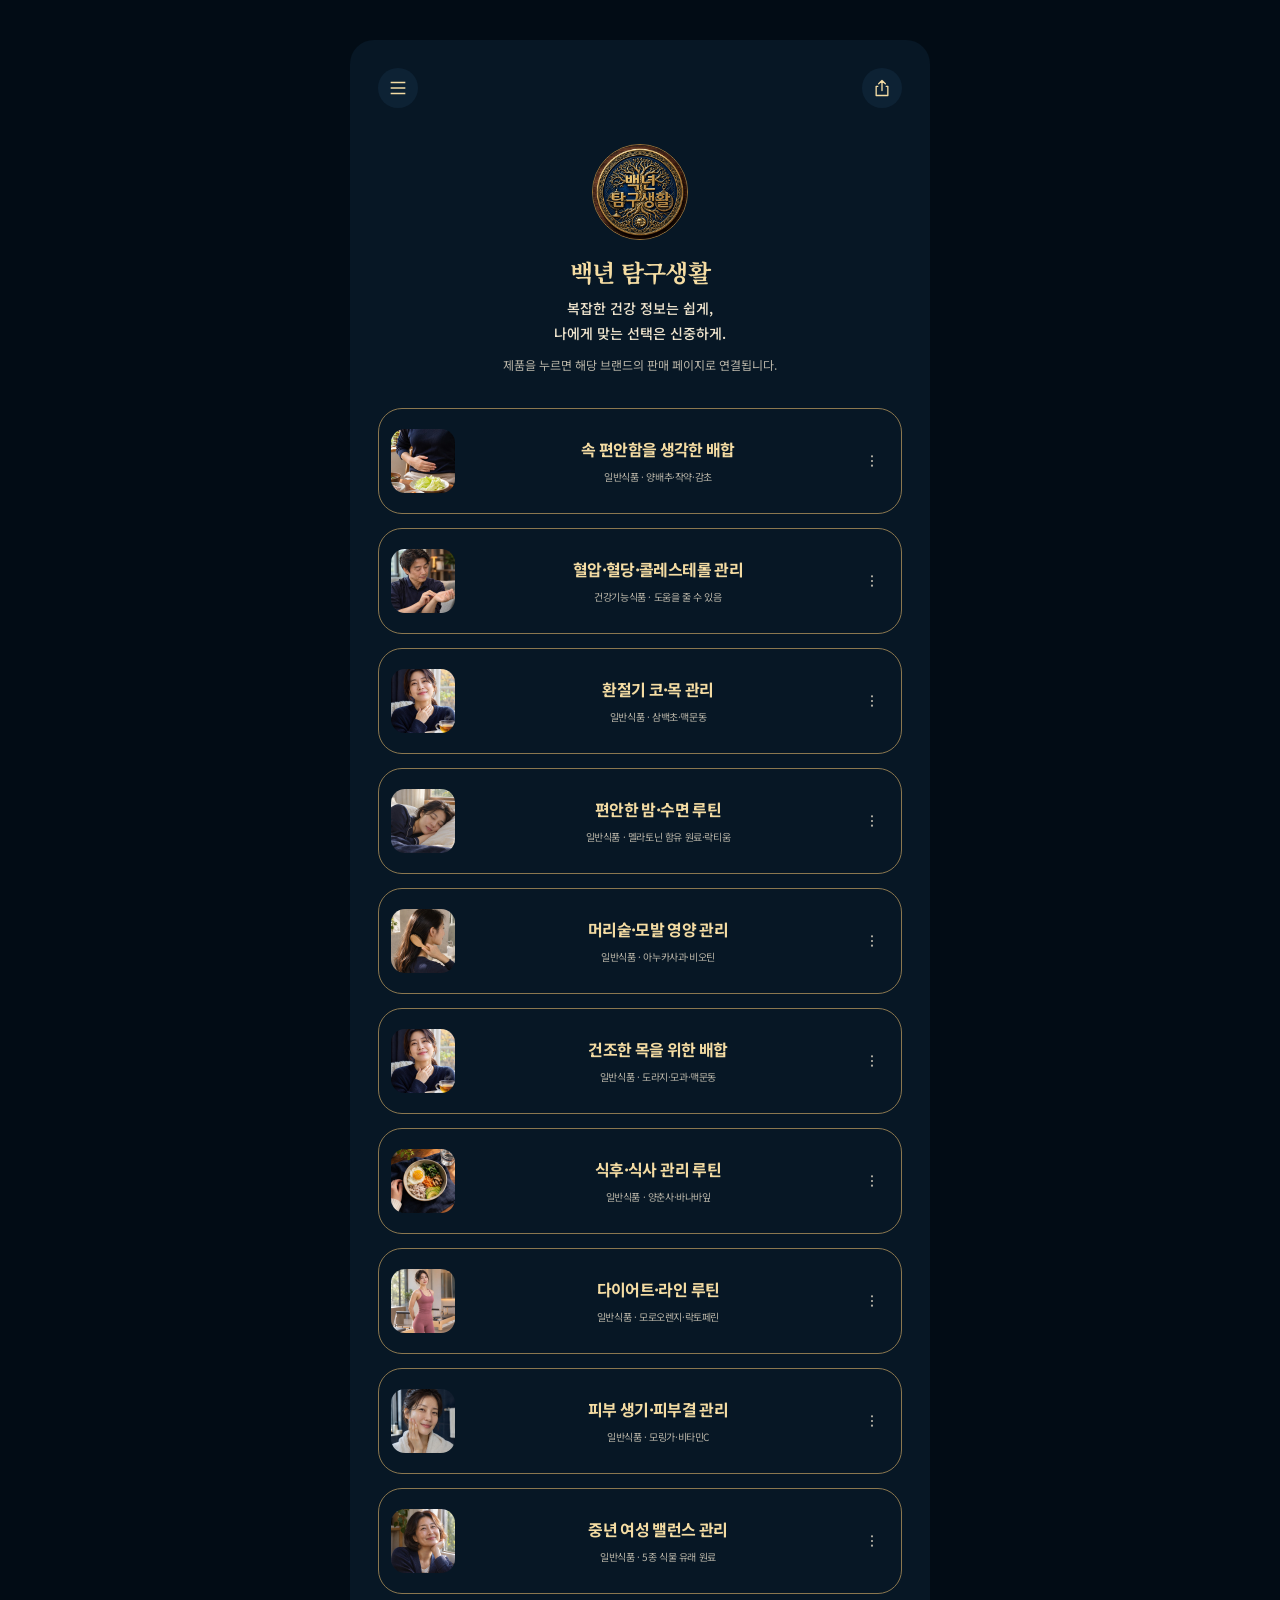
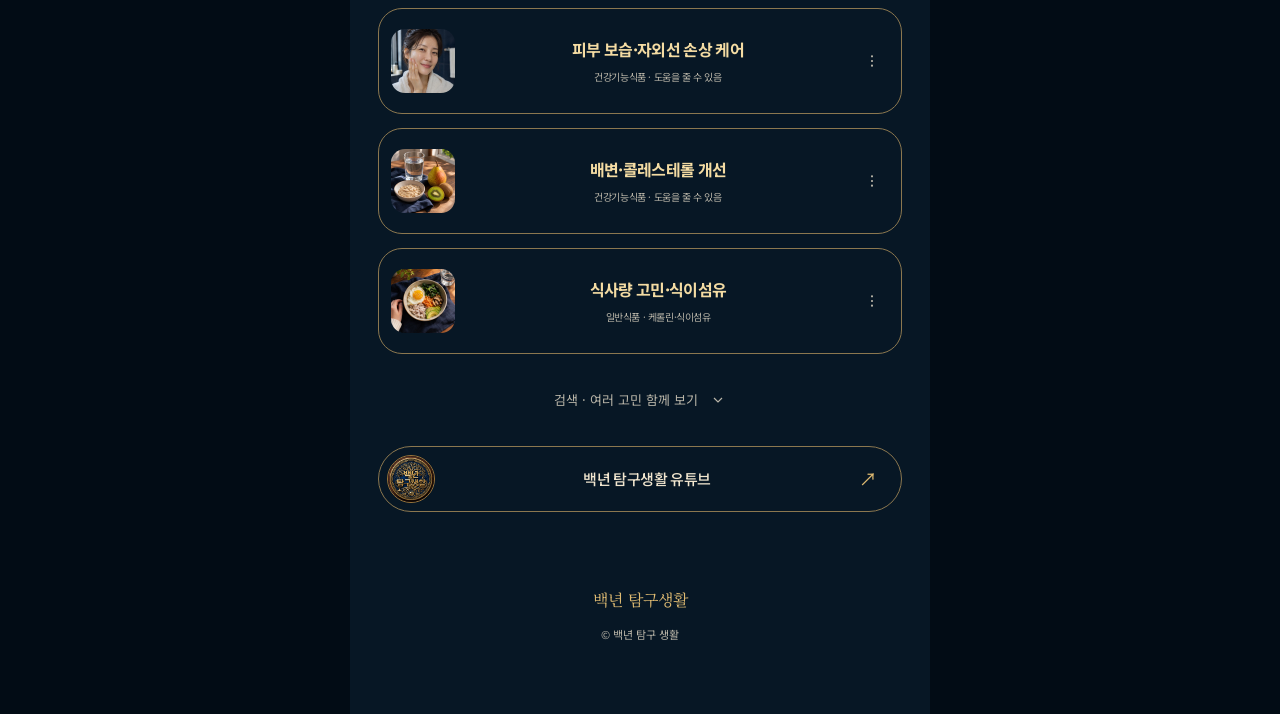
==== commit 98b3ef01: "Use young adult model in rose pink Pilates wear" ====
--- a/index.html
+++ b/index.html
@@ -316,7 +316,7 @@
 <dialog class="sheet" id="sheet" aria-labelledby="sheet-title"></dialog>
 <dialog class="sheet product-sheet" id="product-sheet" aria-labelledby="product-guide-title"></dialog>
 
-<script src="catalog-products.js?v=pilates-20261127-5"></script>
+<script src="catalog-products.js?v=pink-pilates-20261127-6"></script>
 <script src="concern-insights.js?v=recommendation-links-20261125-1"></script>
 <script src="shorts-data.js?v=13363bccf6a3"></script>
 <script src="product-guides.js?v=point-aligned-20261125-1"></script>
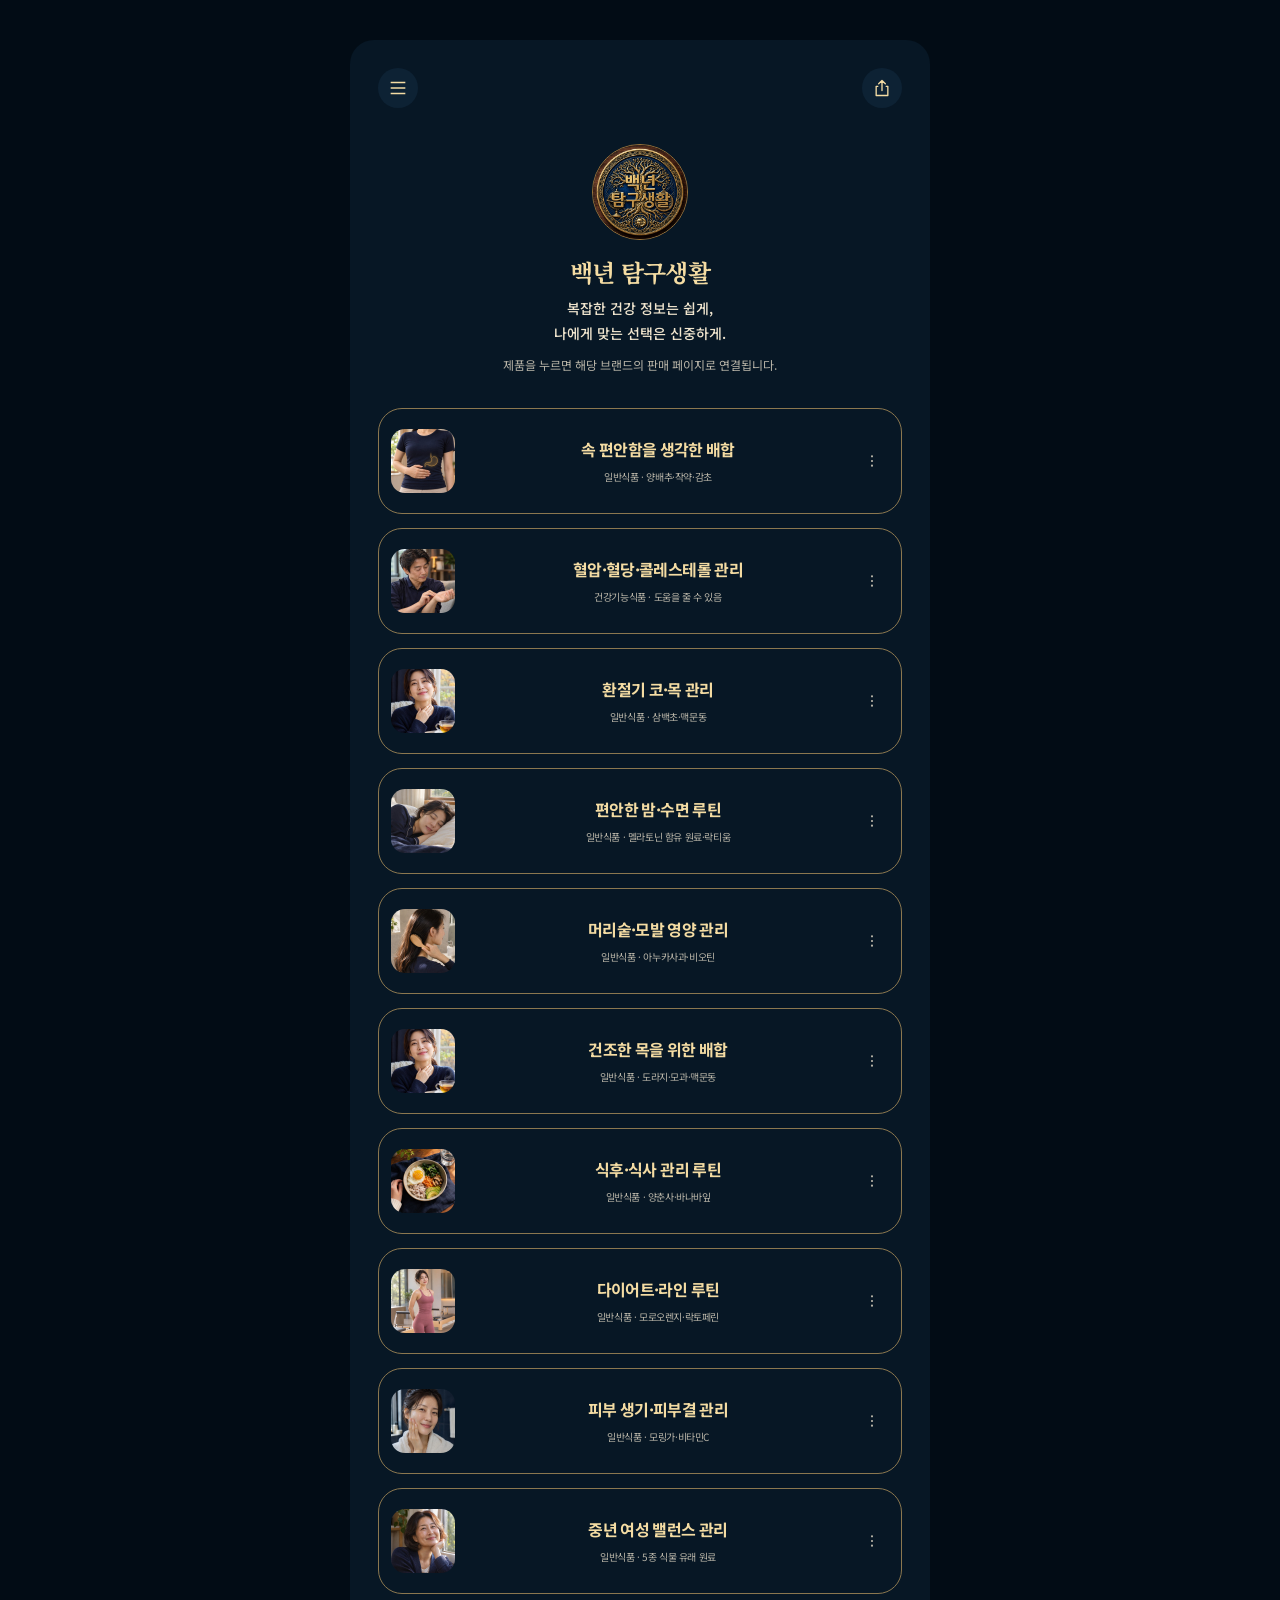
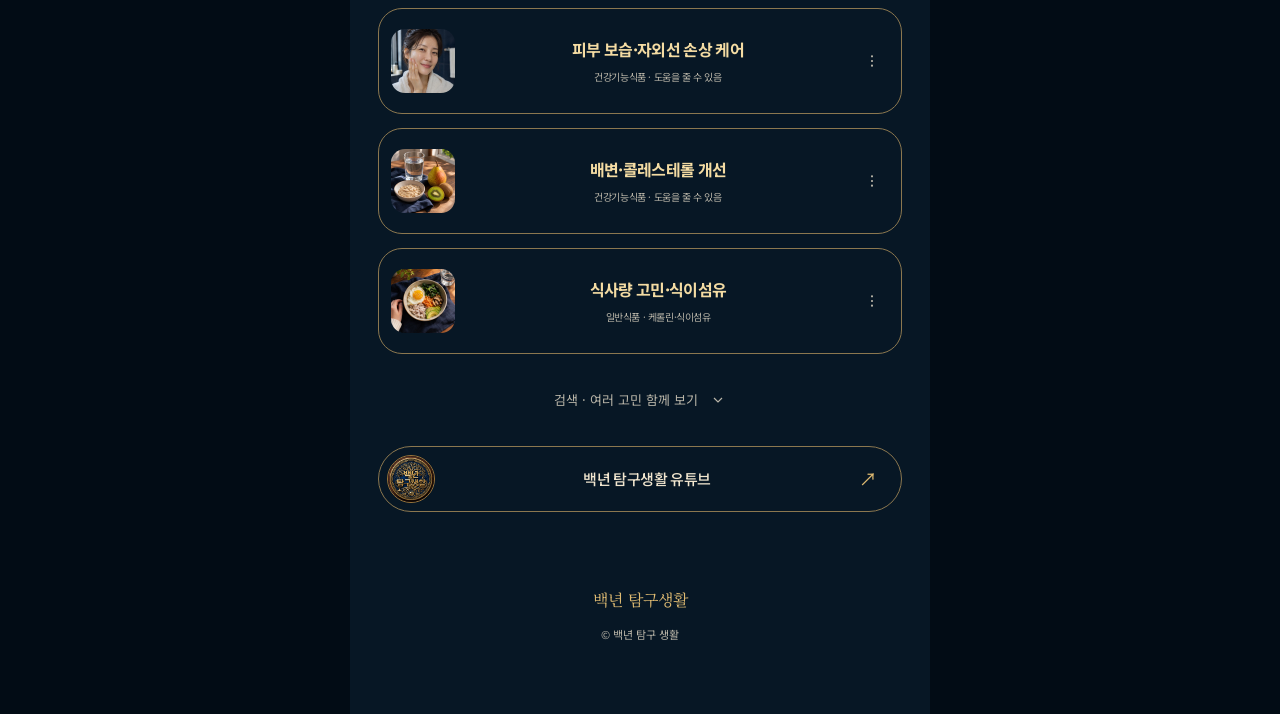
==== commit ccc98901: "Clarify digestion thumbnail with a subtle stomach outline" ====
--- a/index.html
+++ b/index.html
@@ -316,7 +316,7 @@
 <dialog class="sheet" id="sheet" aria-labelledby="sheet-title"></dialog>
 <dialog class="sheet product-sheet" id="product-sheet" aria-labelledby="product-guide-title"></dialog>
 
-<script src="catalog-products.js?v=pink-pilates-20261127-6"></script>
+<script src="catalog-products.js?v=stomach-20261127-7"></script>
 <script src="concern-insights.js?v=recommendation-links-20261125-1"></script>
 <script src="shorts-data.js?v=13363bccf6a3"></script>
 <script src="product-guides.js?v=point-aligned-20261125-1"></script>
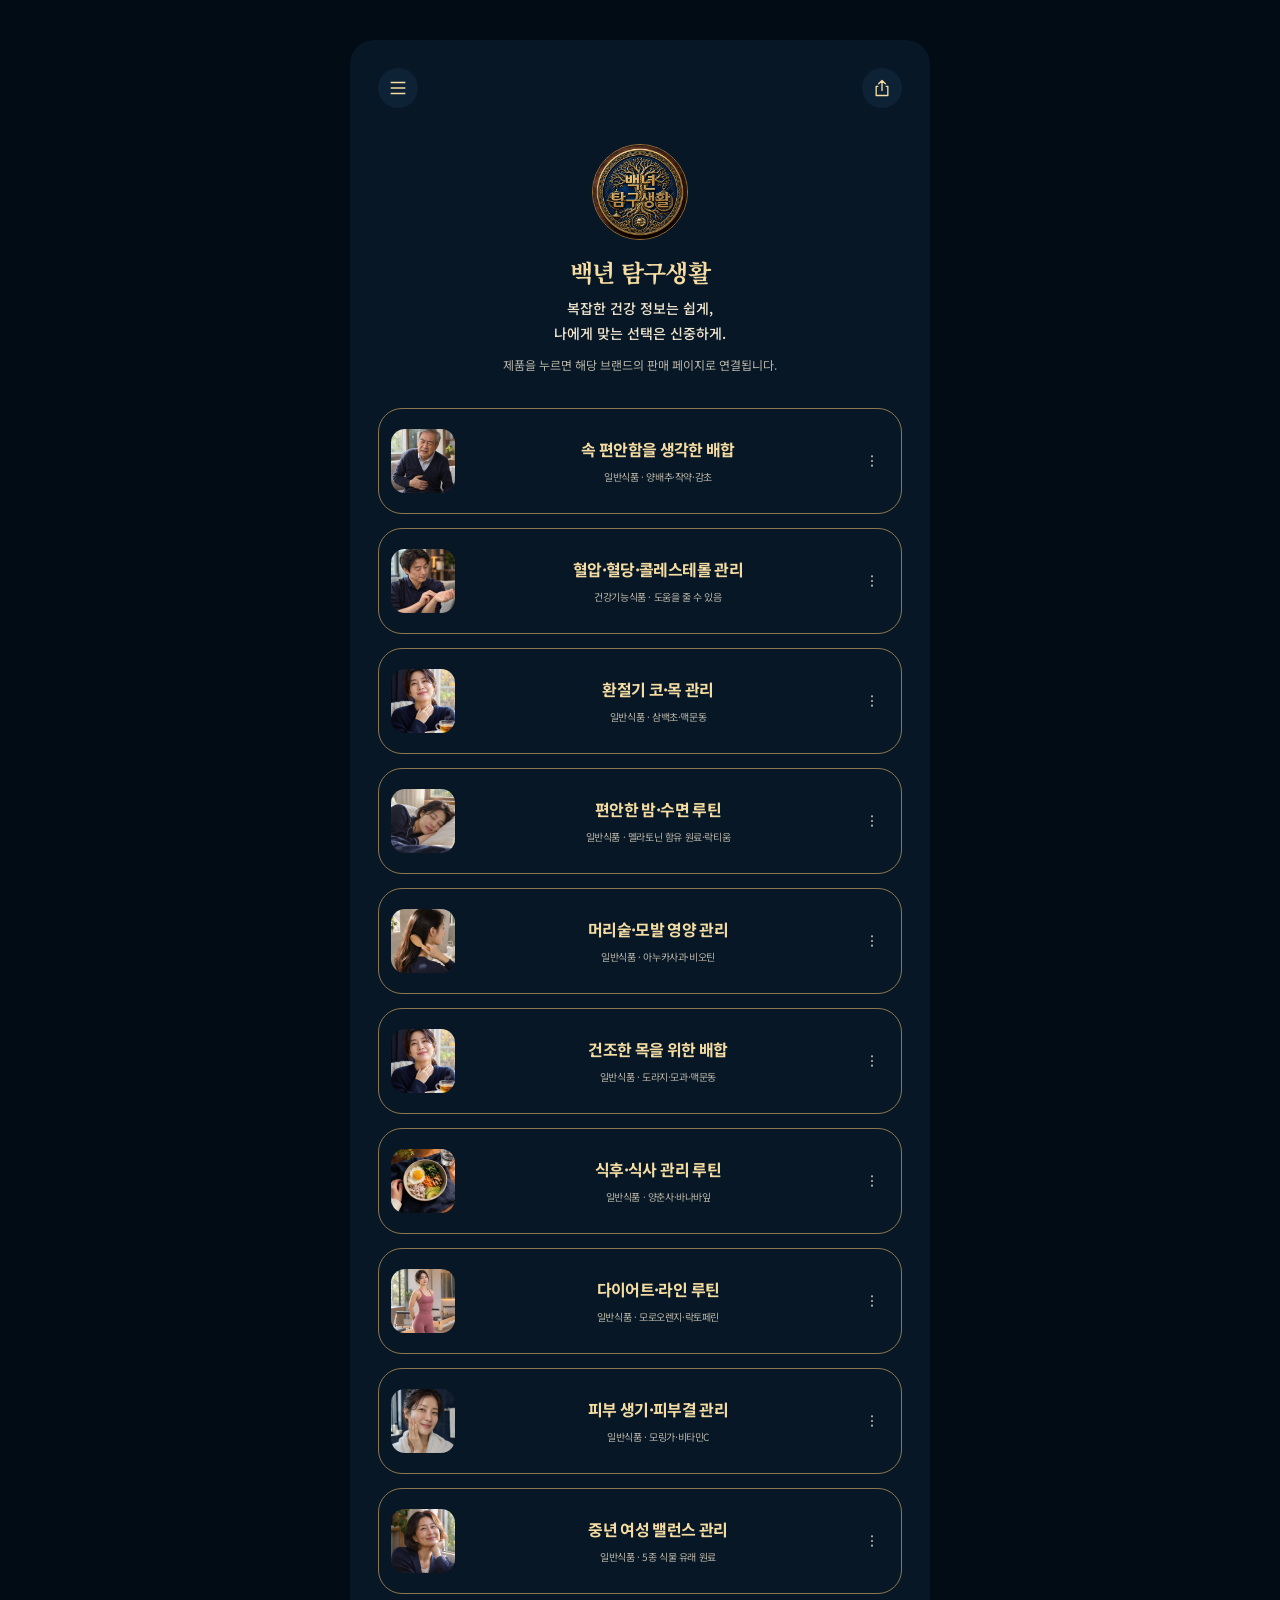
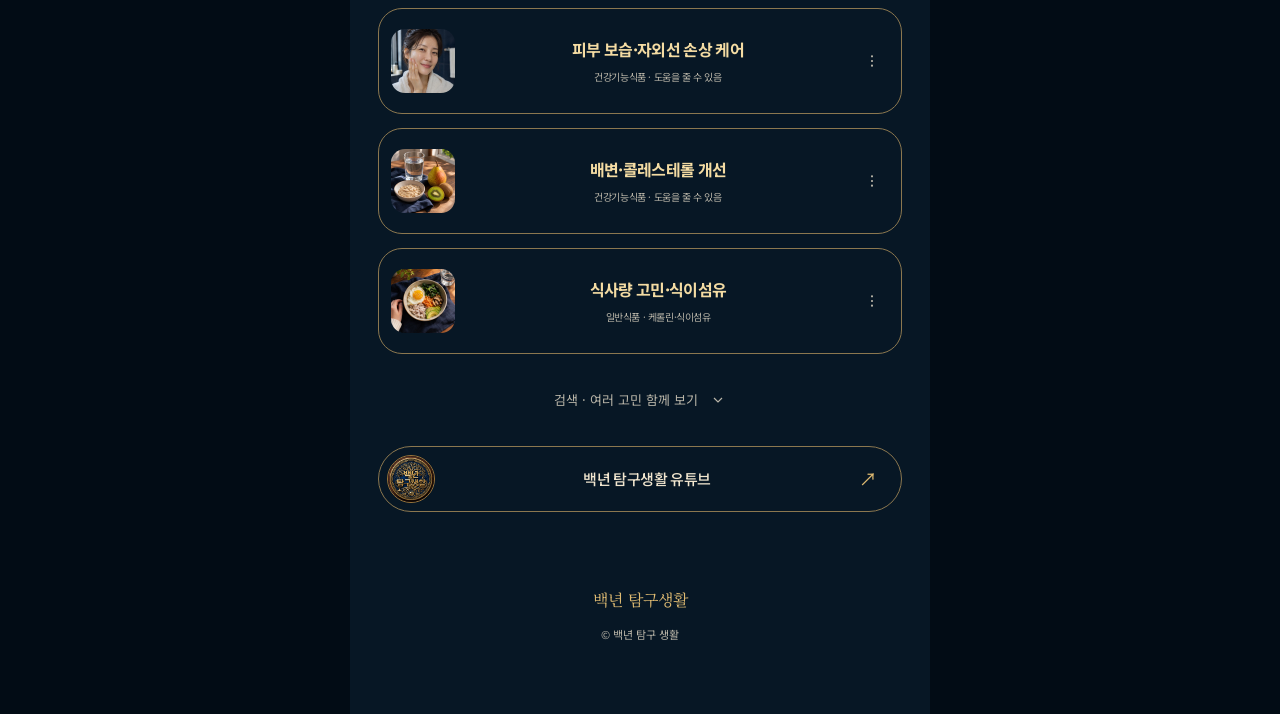
==== commit d168f1cd: "Use grandfather with stomach discomfort for digestion thumbnail" ====
--- a/index.html
+++ b/index.html
@@ -316,7 +316,7 @@
 <dialog class="sheet" id="sheet" aria-labelledby="sheet-title"></dialog>
 <dialog class="sheet product-sheet" id="product-sheet" aria-labelledby="product-guide-title"></dialog>
 
-<script src="catalog-products.js?v=stomach-20261127-7"></script>
+<script src="catalog-products.js?v=grandfather-20261127-8"></script>
 <script src="concern-insights.js?v=recommendation-links-20261125-1"></script>
 <script src="shorts-data.js?v=13363bccf6a3"></script>
 <script src="product-guides.js?v=point-aligned-20261125-1"></script>
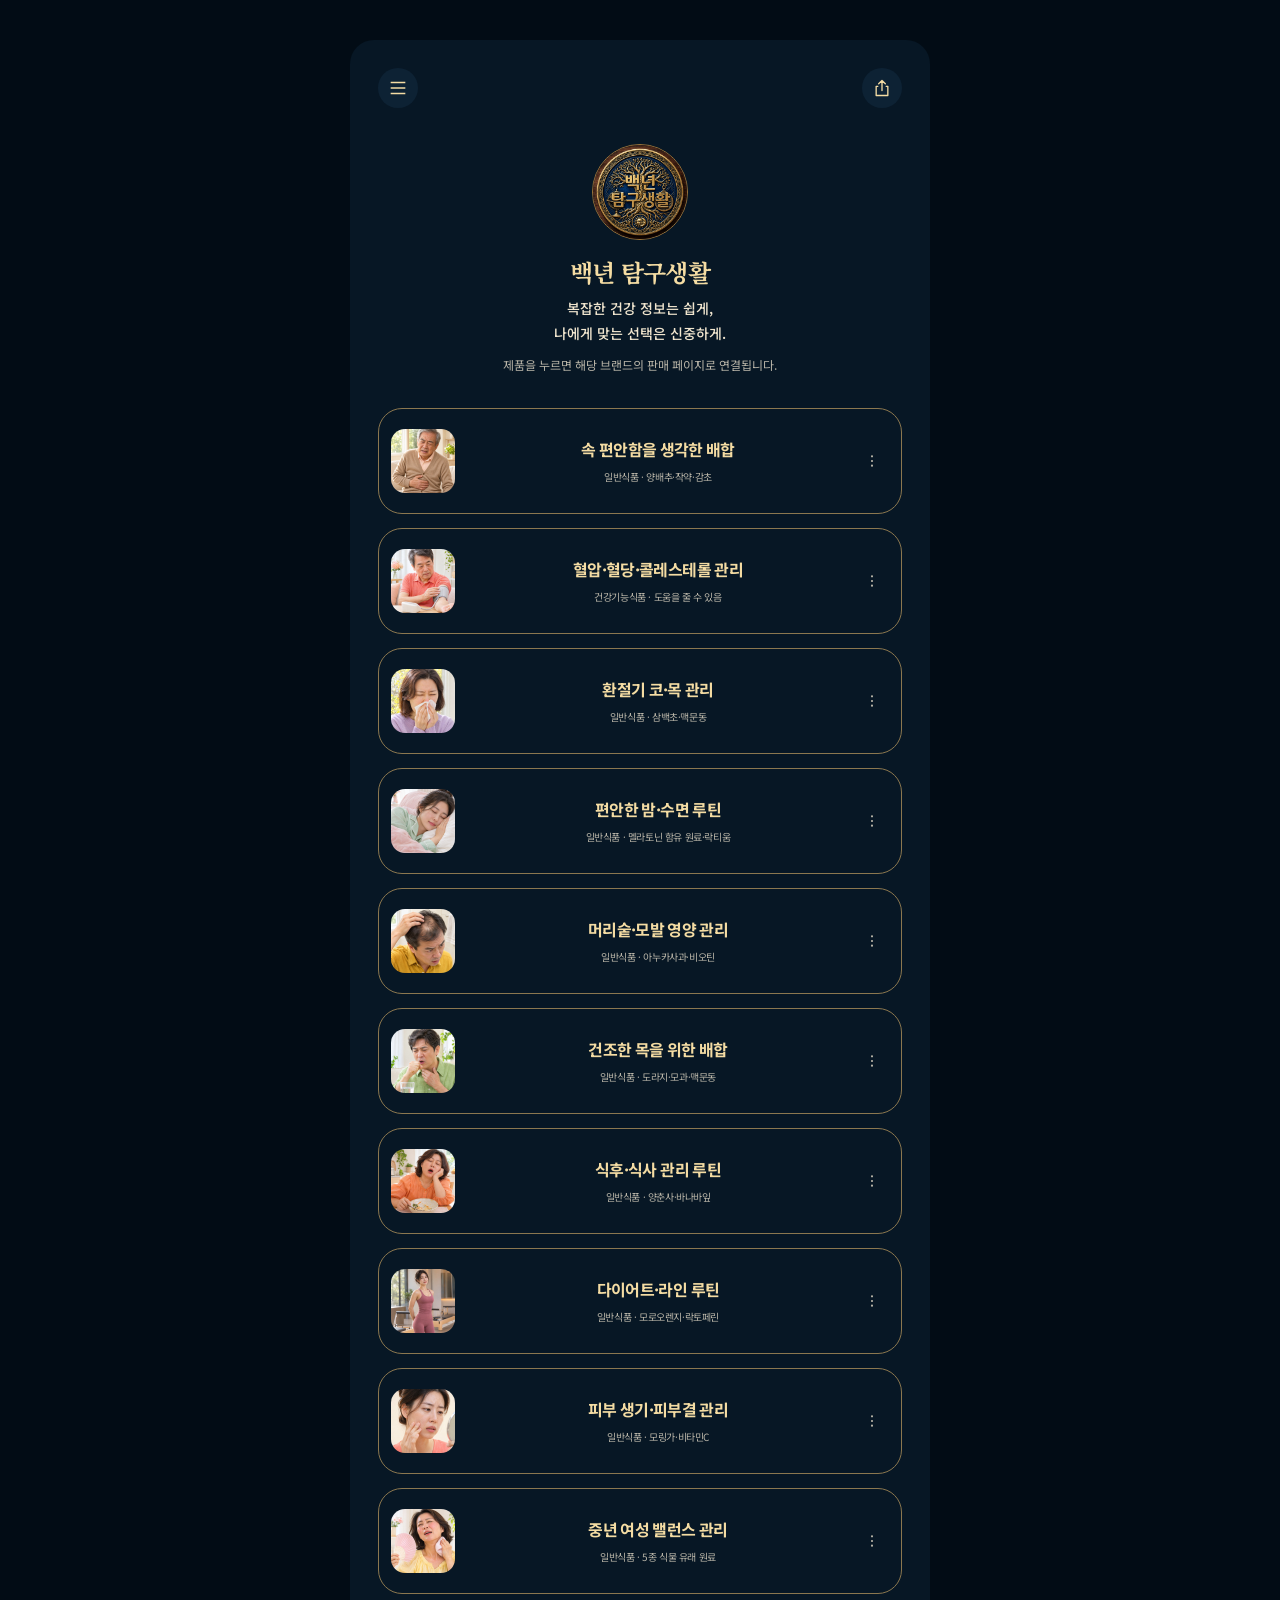
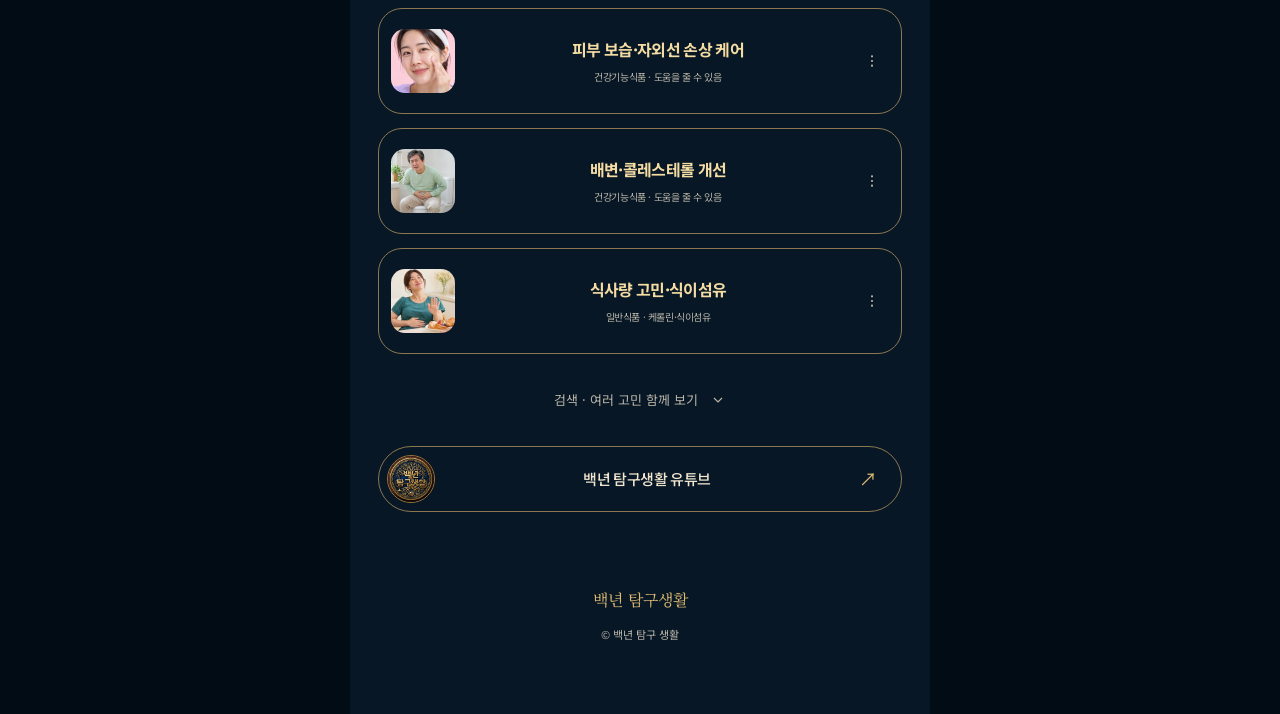
==== commit 839e2998: "Use bright distinct photos that communicate each care keyword" ====
--- a/index.html
+++ b/index.html
@@ -316,7 +316,7 @@
 <dialog class="sheet" id="sheet" aria-labelledby="sheet-title"></dialog>
 <dialog class="sheet product-sheet" id="product-sheet" aria-labelledby="product-guide-title"></dialog>
 
-<script src="catalog-products.js?v=grandfather-20261127-8"></script>
+<script src="catalog-products.js?v=color-purpose-20261127-9"></script>
 <script src="concern-insights.js?v=recommendation-links-20261125-1"></script>
 <script src="shorts-data.js?v=13363bccf6a3"></script>
 <script src="product-guides.js?v=point-aligned-20261125-1"></script>
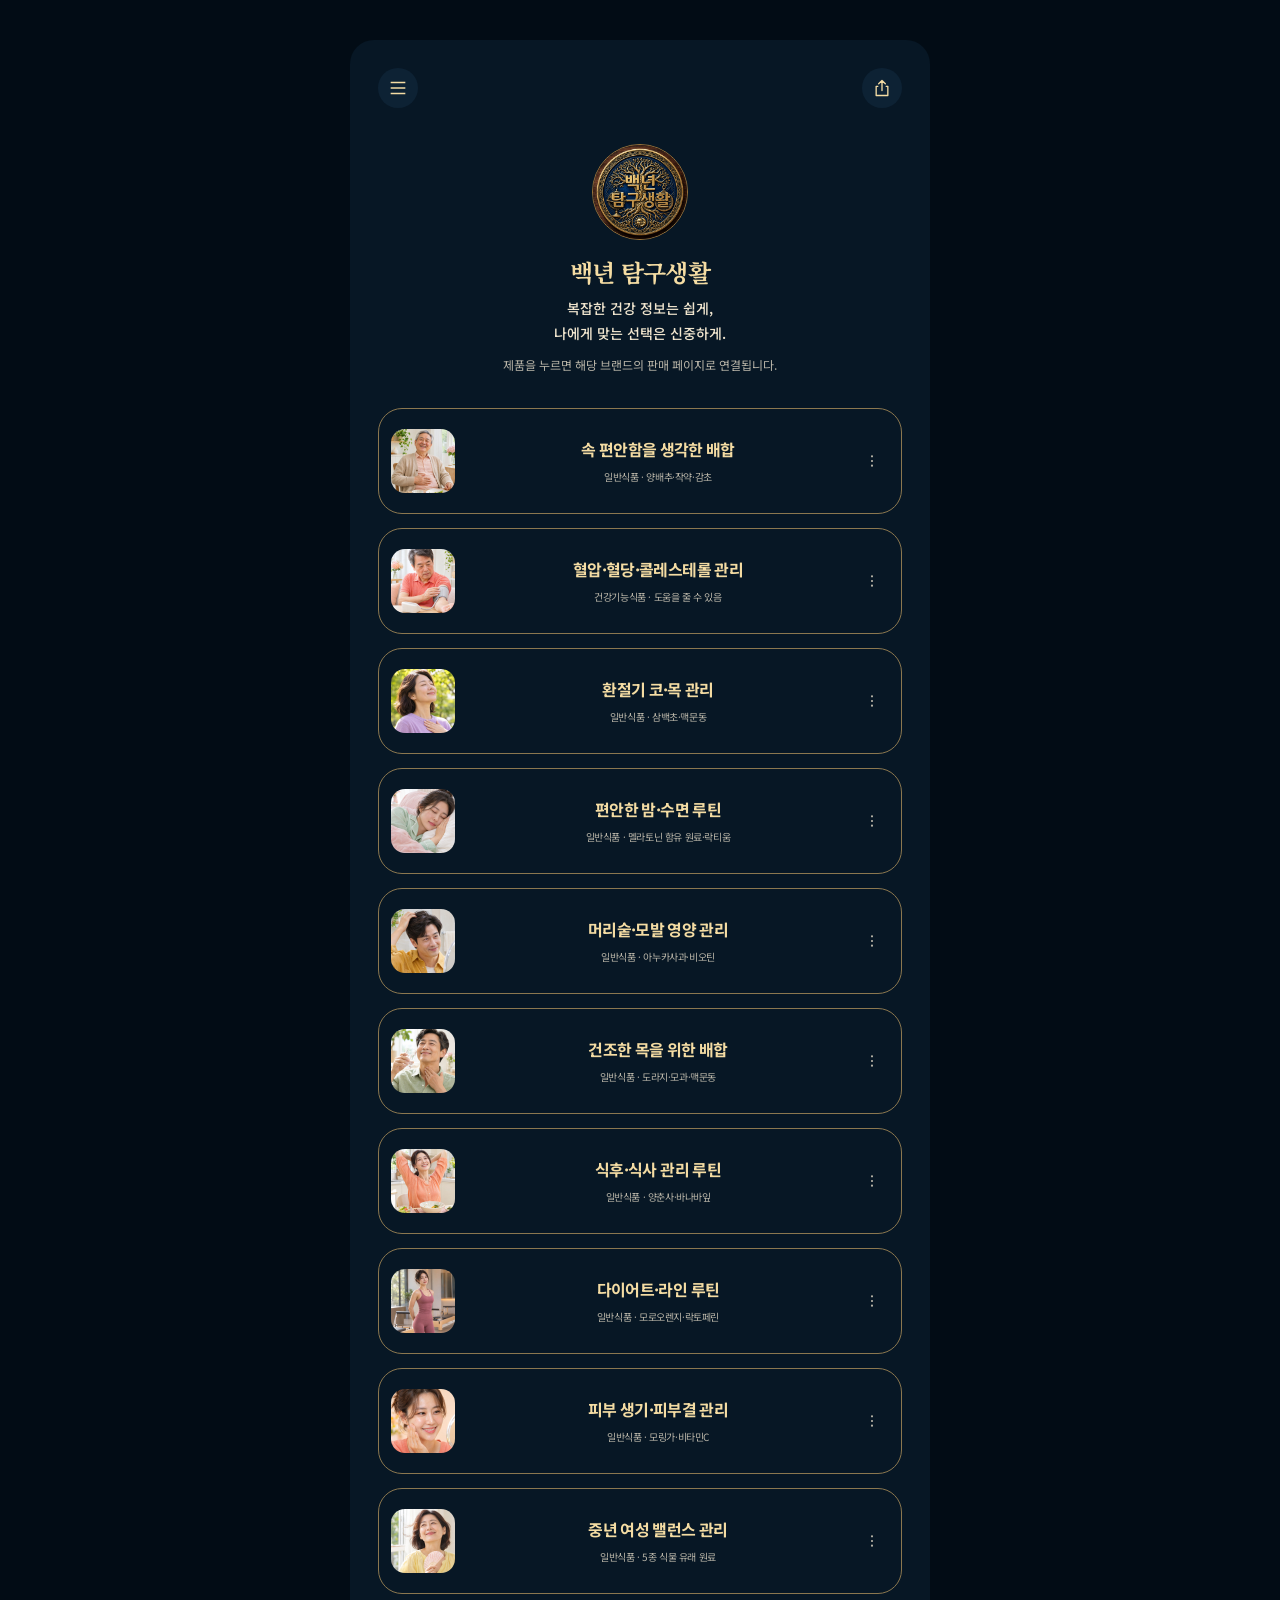
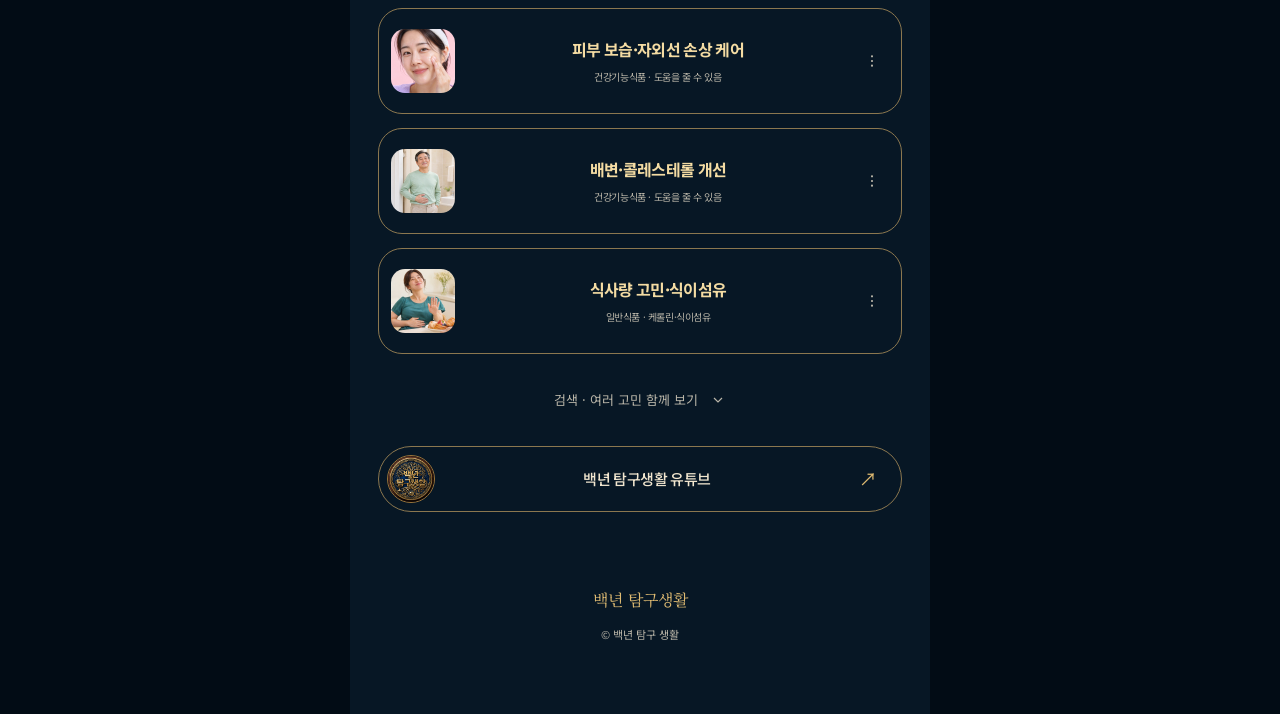
==== commit 9d8f3fb6: "Show comfortable positive wellness states in product thumbnails" ====
--- a/index.html
+++ b/index.html
@@ -316,7 +316,7 @@
 <dialog class="sheet" id="sheet" aria-labelledby="sheet-title"></dialog>
 <dialog class="sheet product-sheet" id="product-sheet" aria-labelledby="product-guide-title"></dialog>
 
-<script src="catalog-products.js?v=color-purpose-20261127-9"></script>
+<script src="catalog-products.js?v=positive-purpose-20261127-10"></script>
 <script src="concern-insights.js?v=recommendation-links-20261125-1"></script>
 <script src="shorts-data.js?v=13363bccf6a3"></script>
 <script src="product-guides.js?v=point-aligned-20261125-1"></script>
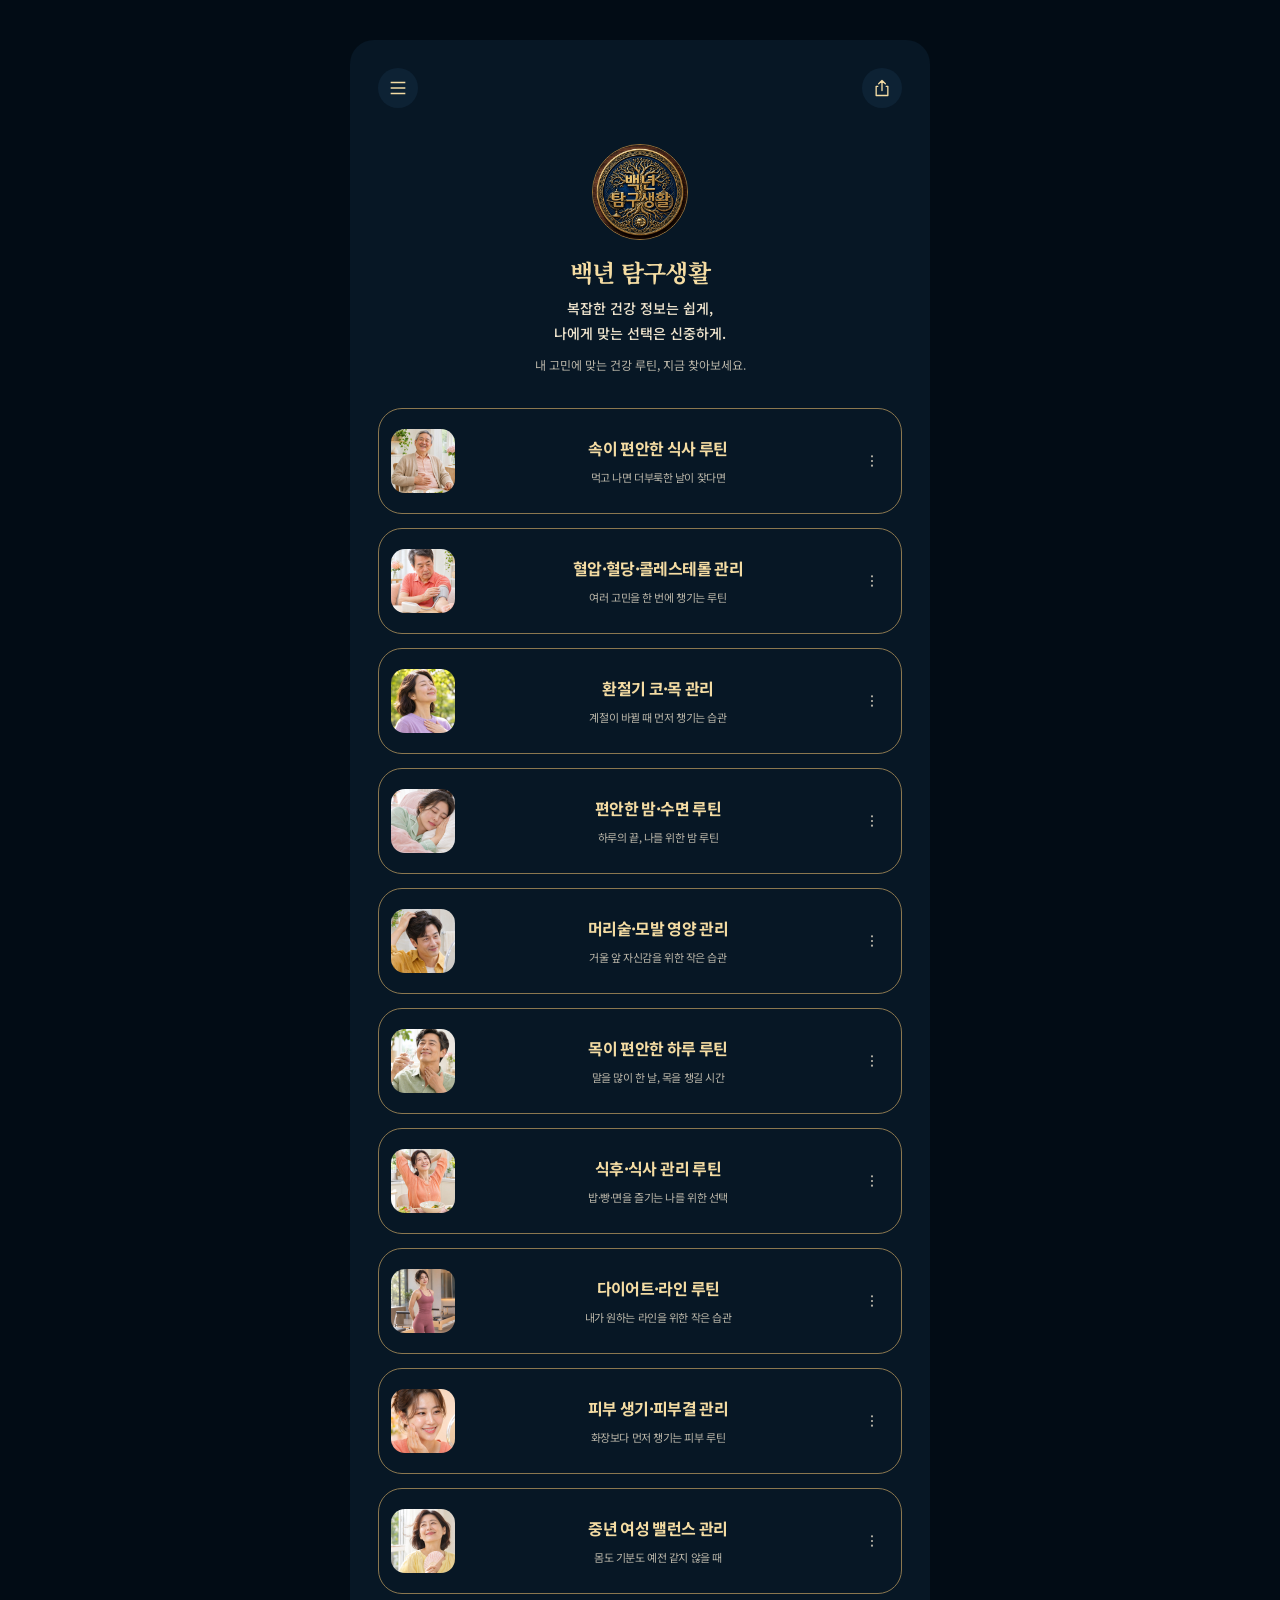
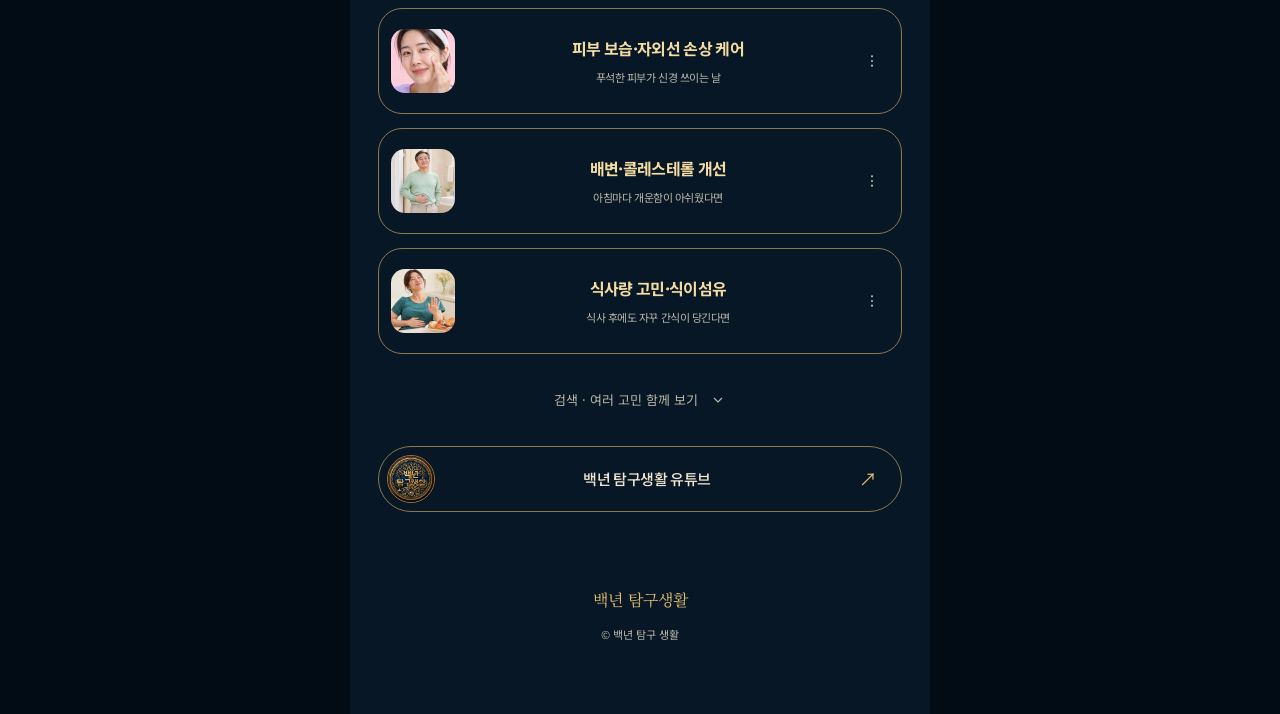
==== commit 1e13ddee: "Replace classification labels with customer-focused discovery copy" ====
--- a/index.html
+++ b/index.html
@@ -218,7 +218,7 @@
 <link rel="stylesheet" href="tokens.css?v=links-20261127-1">
 <link rel="stylesheet" href="theme.css?v=original-restored-20261124-1">
 <link rel="stylesheet" href="collection.css?v=choice-copy-20261125-1">
-<link rel="stylesheet" href="links.css?v=photos-20261127-4">
+<link rel="stylesheet" href="links.css?v=customer-copy-20261127-11">
 </head>
 <body>
 
@@ -238,7 +238,7 @@
         <img class="profile-avatar" src="assets/channel-emblem.jpg" alt="백년 탐구생활 채널 프로필" width="96" height="96" fetchpriority="high">
         <h1>백년 탐구생활</h1>
         <p class="hero-copy">복잡한 건강 정보는 쉽게,<br>나에게 맞는 선택은 신중하게.</p>
-        <p class="profile-description">제품을 누르면 해당 브랜드의 판매 페이지로 연결됩니다.</p>
+        <p class="profile-description">내 고민에 맞는 건강 루틴, 지금 찾아보세요.</p>
       </div>
 
     </div>
@@ -316,7 +316,7 @@
 <dialog class="sheet" id="sheet" aria-labelledby="sheet-title"></dialog>
 <dialog class="sheet product-sheet" id="product-sheet" aria-labelledby="product-guide-title"></dialog>
 
-<script src="catalog-products.js?v=positive-purpose-20261127-10"></script>
+<script src="catalog-products.js?v=customer-copy-20261127-11"></script>
 <script src="concern-insights.js?v=recommendation-links-20261125-1"></script>
 <script src="shorts-data.js?v=13363bccf6a3"></script>
 <script src="product-guides.js?v=point-aligned-20261125-1"></script>
--- a/links.css
+++ b/links.css
@@ -101,7 +101,7 @@
 .link-copy { grid-column:2; grid-row:1; display:flex; flex-direction:column; align-items:center; gap:5px; min-width:0; }
 .link-effect { display:block; color:var(--color-gold-light); font-family:var(--font-body); font-size:16px; line-height:1.55; font-weight:700; letter-spacing:-.04em; white-space:nowrap; }
 .link-row .product-link .link-title { display:block; font-size:12px; font-weight:500; line-height:1.6; letter-spacing:-.04em; }
-.link-detail { display:block; color:var(--color-muted); font-size:10px; line-height:1.6; letter-spacing:-.04em; white-space:nowrap; }
+.link-detail { display:block; color:var(--color-muted); font-size:11px; line-height:1.6; letter-spacing:-.04em; white-space:normal; text-wrap:balance; }
 @media(max-width:600px) {
   .link-row .product-link { grid-template-columns:56px minmax(0,1fr) 20px; padding:12px 8px; gap:6px; }
   .link-row .product-link .routine-thumb { width:56px; height:64px; }
@@ -114,7 +114,7 @@
   .link-row .product-link .routine-thumb { width:48px; height:60px; }
   .link-effect { font-size:13px; }
   .link-row .product-link .link-title { font-size:11px; }
-  .link-detail { font-size:9px; }
+  .link-detail { font-size:10px; }
 }
 /* Photographic purpose images; product names stay out of the link labels. */
 .link-row .product-link .routine-thumb { object-fit:cover; object-position:center; }
